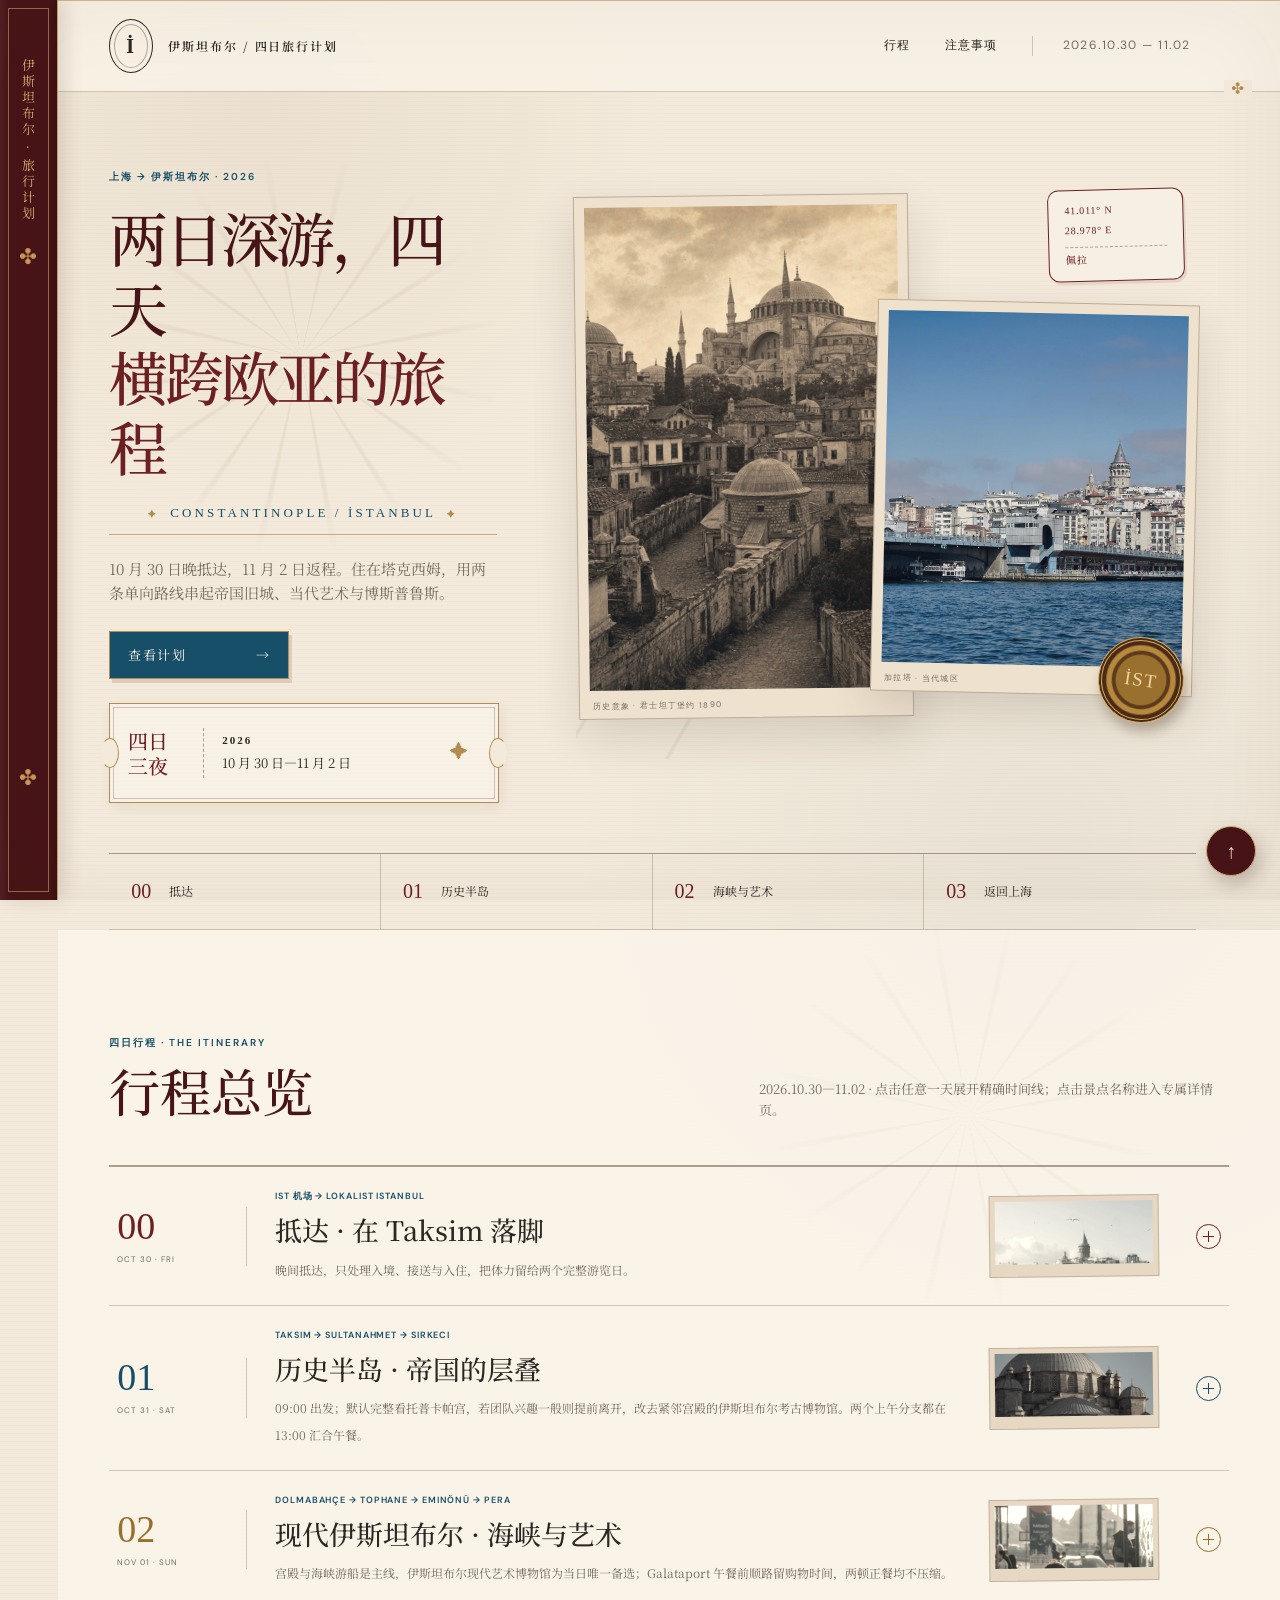
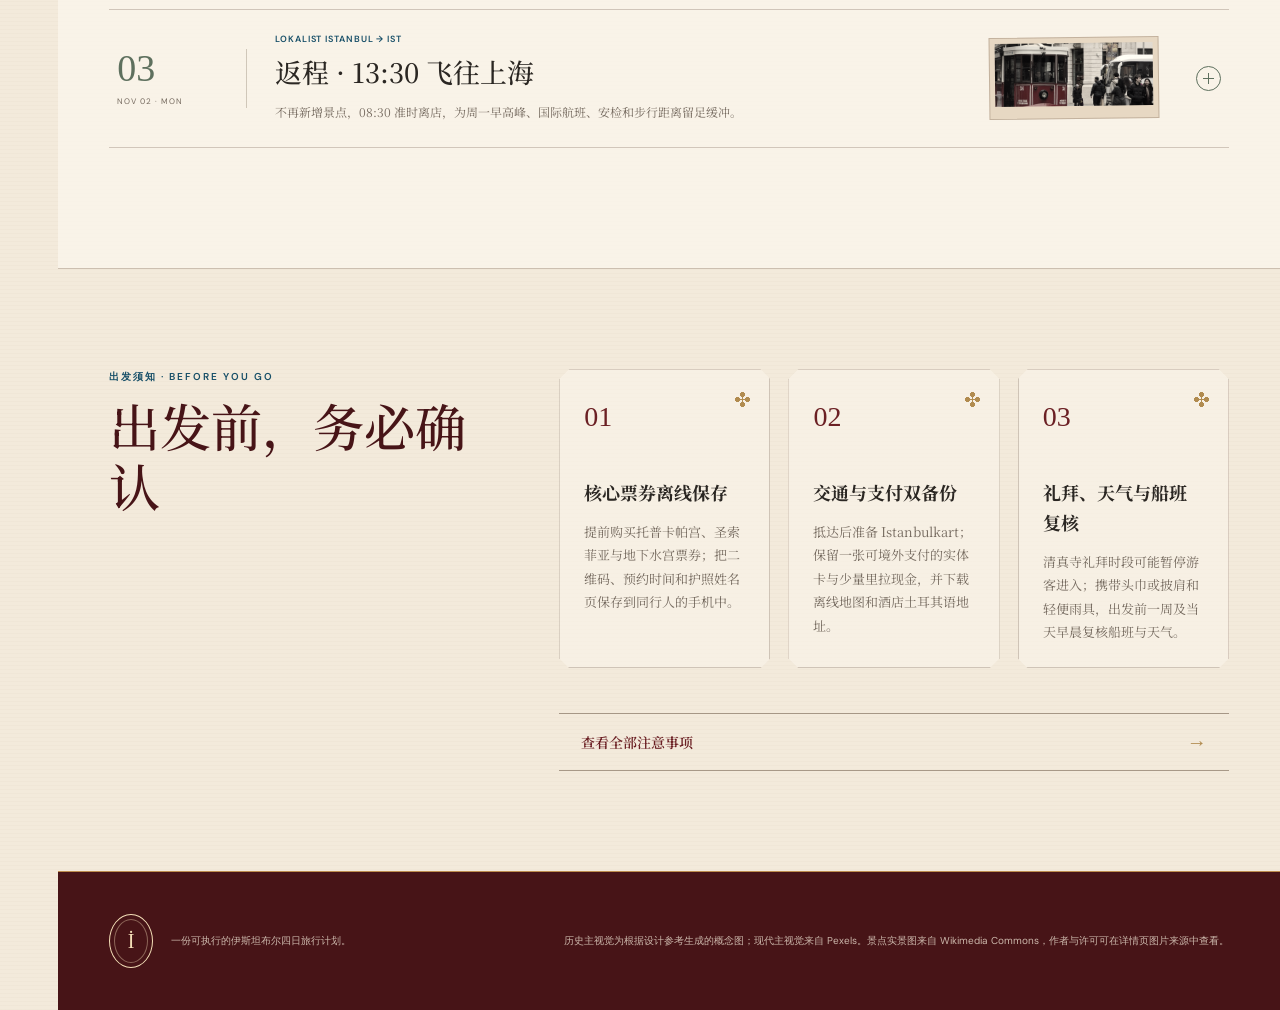
==== index.html @ 5554bb6c "完善伊斯坦布尔实用注意事项" ====
<!doctype html>
<html lang="zh-CN">
  <head>
    <meta charset="UTF-8" />
    <meta name="viewport" content="width=device-width, initial-scale=1.0" />
    <meta name="description" content="伊斯坦布尔四日旅行计划与景点指南：按天展开，查看景点费用、开放时间、拍照点与注意事项。" />
    <title>İstanbul · 四日旅行计划</title>
    <link rel="icon" href="assets/favicon.svg" type="image/svg+xml" />
    <link rel="preconnect" href="https://fonts.googleapis.com" />
    <link rel="preconnect" href="https://fonts.gstatic.com" crossorigin />
    <link href="https://fonts.googleapis.com/css2?family=DM+Sans:wght@400;500;600&family=Noto+Serif+SC:wght@400;500;600;700&display=swap" rel="stylesheet" />
    <link rel="stylesheet" href="styles.css?v=20260720-17" />
    <script src="data.js?v=20260720-14" defer></script>
    <script src="app.js?v=20260720-12" defer></script>
  </head>
  <body class="home-page" id="top">
    <div class="book-spine" aria-hidden="true">
      <span>伊斯坦布尔 · 旅行计划</span>
      <i></i>
    </div>
    <header class="site-header">
      <a class="brand" href="index.html" aria-label="返回首页">
        <span class="brand-mark">İ</span>
        <span>伊斯坦布尔 / 四日旅行计划</span>
      </a>
      <nav class="top-nav" aria-label="主要导航">
        <a href="#journey">行程</a>
        <a href="notes.html">注意事项</a>
        <span class="nav-date">2026.10.30 — 11.02</span>
      </nav>
    </header>

    <main>
      <section class="hero" aria-labelledby="hero-title">
        <div class="hero-copy">
          <p class="eyebrow">上海 → 伊斯坦布尔 · 2026</p>
          <h1 id="hero-title">两日深游，四天<br /><em>横跨欧亚的旅程</em></h1>
          <p class="hero-subtitle">CONSTANTINOPLE / İSTANBUL</p>
          <p class="hero-intro">
            10 月 30 日晚抵达，11 月 2 日返程。住在塔克西姆，用两条单向路线串起帝国旧城、当代艺术与博斯普鲁斯。
          </p>
          <a class="primary-link" href="#journey">
            查看计划
            <span aria-hidden="true">→</span>
          </a>
          <div class="trip-ticket" aria-label="行程日期">
            <strong>四日<br />三夜</strong>
            <span><b>2026</b>10 月 30 日—11 月 2 日</span>
            <i aria-hidden="true">✦</i>
          </div>
        </div>
        <div class="hero-visual">
          <figure class="hero-photo hero-photo-history">
            <img src="assets/images/istanbul-1890-hero-v2.jpg" alt="十九世纪末奥斯曼时期圣索菲亚与旧城区的历史意象" />
            <figcaption>历史意象 · 君士坦丁堡约 1890</figcaption>
          </figure>
          <figure class="hero-photo hero-photo-modern">
            <img src="assets/images/galata-skyline.jpg" alt="从博斯普鲁斯海峡眺望加拉塔与现代伊斯坦布尔" />
            <figcaption>加拉塔 · 当代城区</figcaption>
          </figure>
          <div class="coordinate-stamp" aria-hidden="true">
            <span>41.011° N</span>
            <span>28.978° E</span>
            <b>佩拉</b>
          </div>
          <div class="hero-coin" aria-hidden="true">İST</div>
        </div>
        <nav class="hero-day-strip" aria-label="行程速览">
          <a href="#day-0"><b>00</b><span>抵达</span></a>
          <a href="#day-1"><b>01</b><span>历史半岛</span></a>
          <a href="#day-2"><b>02</b><span>海峡与艺术</span></a>
          <a href="#day-3"><b>03</b><span>返回上海</span></a>
        </nav>
      </section>

      <section class="journey-section" id="journey" aria-labelledby="journey-title">
        <div class="section-heading">
          <div>
            <p class="eyebrow">四日行程 · THE ITINERARY</p>
            <h2 id="journey-title">行程总览</h2>
          </div>
          <p>2026.10.30—11.02 · 点击任意一天展开精确时间线；点击景点名称进入专属详情页。</p>
        </div>

        <div class="day-list" id="day-list"></div>
      </section>

      <section class="notes-section" id="notes">
        <div class="notes-title">
          <p class="eyebrow">出发须知 · BEFORE YOU GO</p>
          <h2>出发前，务必确认</h2>
        </div>
        <div class="notes-grid">
          <article>
            <span class="note-number">01</span>
            <h3>核心票券离线保存</h3>
            <p>提前购买托普卡帕宫、圣索菲亚与地下水宫票券；把二维码、预约时间和护照姓名页保存到同行人的手机中。</p>
          </article>
          <article>
            <span class="note-number">02</span>
            <h3>交通与支付双备份</h3>
            <p>抵达后准备 Istanbulkart；保留一张可境外支付的实体卡与少量里拉现金，并下载离线地图和酒店土耳其语地址。</p>
          </article>
          <article>
            <span class="note-number">03</span>
            <h3>礼拜、天气与船班复核</h3>
            <p>清真寺礼拜时段可能暂停游客进入；携带头巾或披肩和轻便雨具，出发前一周及当天早晨复核船班与天气。</p>
          </article>
        </div>
        <a class="notes-more" href="notes.html">
          <span>查看全部注意事项</span>
          <span aria-hidden="true">→</span>
        </a>
      </section>
    </main>

    <a class="back-to-top" href="#top" aria-label="返回页面顶部" title="返回顶部">
      <span aria-hidden="true">↑</span>
    </a>

    <footer class="site-footer">
      <div>
        <span class="brand-mark">İ</span>
        <p>一份可执行的伊斯坦布尔四日旅行计划。</p>
      </div>
      <p>历史主视觉为根据设计参考生成的概念图；现代主视觉来自 Pexels。景点实景图来自 Wikimedia Commons，作者与许可可在详情页图片来源中查看。</p>
    </footer>
  </body>
</html>
---- styles.css ----
:root {
  --ink: #2b2723;
  --muted: #766b60;
  --paper: #f3eadb;
  --paper-light: #fbf6ec;
  --paper-deep: #e7d8c3;
  --oxblood: #6b2024;
  --oxblood-dark: #471417;
  --blue: #174f68;
  --blue-soft: #6f8c99;
  --gold: #b18b4f;
  --line: rgba(80, 57, 39, .24);
  --line-strong: rgba(80, 57, 39, .46);
  --shadow: 0 18px 45px rgba(59, 38, 24, .14);
  --serif: "Noto Serif SC", "Songti SC", STSong, serif;
  --sans: "DM Sans", "PingFang SC", "Microsoft YaHei", sans-serif;
  --spine: 58px;
}

* { box-sizing: border-box; }
html { overflow-x: clip; scroll-behavior: smooth; }
body {
  margin: 0;
  padding-left: var(--spine);
  overflow-x: hidden;
  color: var(--ink);
  background:
    radial-gradient(circle at 20% 4%, rgba(139, 101, 54, .07), transparent 26rem),
    radial-gradient(circle at 82% 32%, rgba(72, 105, 113, .055), transparent 30rem),
    repeating-linear-gradient(0deg, rgba(90, 58, 31, .018) 0, rgba(90, 58, 31, .018) 1px, transparent 1px, transparent 4px),
    var(--paper);
  font-family: var(--sans);
  font-size: 16px;
  line-height: 1.65;
}

body::after {
  content: "";
  position: fixed;
  inset: 0;
  z-index: 1000;
  pointer-events: none;
  box-shadow: inset 0 0 90px rgba(86, 47, 20, .05);
}

a { color: inherit; }
img { display: block; width: 100%; }
button, input { font: inherit; }
button { color: inherit; }

.book-spine {
  position: fixed;
  inset: 0 auto 0 0;
  z-index: 100;
  width: var(--spine);
  overflow: hidden;
  border-right: 1px solid #c89b5c;
  color: #d6ae71;
  background:
    linear-gradient(90deg, rgba(255,255,255,.05), transparent 16%, transparent 84%, rgba(0,0,0,.17)),
    var(--oxblood-dark);
  box-shadow: 6px 0 18px rgba(53, 22, 17, .13);
}

.book-spine::before,
.book-spine::after {
  content: "✣";
  position: absolute;
  left: 50%;
  color: #c89958;
  font-size: 17px;
  transform: translateX(-50%);
}
.book-spine::before { top: 27%; }
.book-spine::after { bottom: 12%; }
.book-spine span {
  position: absolute;
  top: 58px;
  left: 50%;
  writing-mode: vertical-rl;
  letter-spacing: .24em;
  font-family: var(--serif);
  font-size: 13px;
  transform: translateX(-50%);
}
.book-spine i {
  position: absolute;
  inset: 8px;
  border: 1px solid rgba(216, 174, 113, .55);
}

.site-header {
  position: relative;
  z-index: 20;
  min-height: 92px;
  padding: 0 4vw;
  display: flex;
  align-items: center;
  justify-content: space-between;
  border-top: 1px solid rgba(177, 139, 79, .55);
  border-bottom: 1px solid var(--line);
  background: rgba(248, 241, 229, .9);
  backdrop-filter: blur(12px);
}

.site-header::after {
  content: "✣";
  position: absolute;
  right: 2.2vw;
  bottom: -9px;
  padding: 0 8px;
  color: var(--gold);
  background: var(--paper);
  font-size: 12px;
}

.brand {
  display: inline-flex;
  align-items: center;
  gap: 15px;
  text-decoration: none;
  font-family: var(--serif);
  font-size: 12px;
  font-weight: 600;
  letter-spacing: .16em;
}

.brand-mark {
  position: relative;
  width: 44px;
  height: 54px;
  display: inline-grid;
  flex: 0 0 auto;
  place-items: center;
  border: 1px solid var(--ink);
  border-radius: 50%;
  font-family: Georgia, serif;
  font-size: 20px;
}
.brand-mark::after {
  content: "";
  position: absolute;
  inset: 4px;
  border: 1px solid rgba(43, 39, 35, .35);
  border-radius: 50%;
}

.top-nav {
  padding-right: 3vw;
  display: flex;
  align-items: center;
  gap: 34px;
  font-size: 12px;
}
.top-nav a {
  position: relative;
  text-decoration: none;
  letter-spacing: .1em;
}
.top-nav a::after {
  content: "";
  position: absolute;
  left: 50%;
  right: 50%;
  bottom: -9px;
  height: 1px;
  background: var(--oxblood);
  transition: left .25s ease, right .25s ease;
}
.top-nav a:hover { color: var(--oxblood); }
.top-nav a:hover::after { left: 0; right: 0; }
.nav-date {
  padding-left: 30px;
  border-left: 1px solid var(--line);
  color: var(--muted);
  letter-spacing: .12em;
}

.eyebrow {
  margin: 0 0 17px;
  color: var(--blue);
  font-size: 10px;
  font-weight: 600;
  letter-spacing: .2em;
}

.hero {
  position: relative;
  min-height: calc(100svh - 92px);
  padding: clamp(52px, 6vw, 92px) 4vw 0;
  display: grid;
  grid-template-columns: minmax(390px, .84fr) minmax(620px, 1.16fr);
  grid-template-rows: 1fr auto;
  grid-template-areas:
    "copy visual"
    "strip strip";
  gap: 50px clamp(45px, 6vw, 100px);
  overflow: hidden;
}

.hero::before,
.detail-title::before,
.section-heading::before {
  content: "";
  position: absolute;
  width: 410px;
  height: 410px;
  pointer-events: none;
  opacity: .18;
  background:
    repeating-conic-gradient(from 22.5deg, transparent 0 11deg, rgba(105, 72, 42, .32) 12deg 13deg, transparent 14deg 22.5deg);
  border-radius: 50%;
  mask-image: radial-gradient(circle, #000 0 44%, transparent 70%);
}
.hero::before { left: 3vw; top: 60px; }

.hero-copy {
  position: relative;
  z-index: 4;
  grid-area: copy;
  align-self: center;
  max-width: 660px;
}
.hero h1,
.section-heading h2,
.notes-title h2,
.detail-title h1,
.content-block h2,
.aside-card h2,
.next-stop h2,
.not-found h1 {
  font-family: var(--serif);
  font-weight: 500;
  line-height: 1.18;
}
.hero h1 {
  margin: 0;
  color: var(--oxblood-dark);
  font-size: clamp(46px, 4.8vw, 76px);
  letter-spacing: -.055em;
}
.hero h1 em {
  color: var(--oxblood);
  font-style: normal;
}
.hero-subtitle {
  width: fit-content;
  margin: 22px 0 0;
  padding: 0 28px 10px;
  border-bottom: 1px solid rgba(177, 139, 79, .65);
  color: var(--blue);
  font-family: Georgia, serif;
  font-size: 13px;
  letter-spacing: .24em;
}
.hero-subtitle::before,
.hero-subtitle::after { content: "✦"; margin: 0 11px; color: var(--gold); font-size: 8px; }
.hero-intro {
  max-width: 580px;
  margin: 22px 0 25px;
  color: var(--muted);
  font-family: var(--serif);
  font-size: 15px;
}

.primary-link {
  display: inline-flex;
  align-items: center;
  justify-content: space-between;
  gap: 34px;
  min-width: 180px;
  padding: 12px 18px;
  border: 1px solid var(--gold);
  outline: 1px solid rgba(23, 79, 104, .55);
  outline-offset: -4px;
  background: var(--blue);
  color: var(--paper-light);
  text-decoration: none;
  font-family: var(--serif);
  font-size: 13px;
  letter-spacing: .12em;
  box-shadow: 3px 4px 0 rgba(71, 20, 23, .13);
  transition: transform .2s ease, background .2s ease;
}
.primary-link:hover {
  background: var(--oxblood);
  transform: translateY(-2px);
}

.trip-ticket {
  position: relative;
  width: min(410px, 100%);
  min-height: 100px;
  margin-top: 24px;
  padding: 14px 18px;
  display: grid;
  grid-template-columns: 76px 1fr 30px;
  align-items: center;
  border: 1px solid var(--gold);
  outline: 1px solid rgba(107, 32, 36, .25);
  outline-offset: -5px;
  background: rgba(251, 246, 236, .58);
  box-shadow: 3px 4px 12px rgba(75, 45, 25, .07);
}
.trip-ticket::before,
.trip-ticket::after {
  content: "";
  position: absolute;
  top: 50%;
  width: 16px;
  height: 28px;
  background: var(--paper);
  border: 1px solid var(--gold);
  border-radius: 50%;
  transform: translateY(-50%);
}
.trip-ticket::before { left: -9px; border-left-color: transparent; }
.trip-ticket::after { right: -9px; border-right-color: transparent; }
.trip-ticket strong {
  padding-right: 15px;
  border-right: 1px dashed var(--line-strong);
  color: var(--oxblood);
  font-family: var(--serif);
  font-size: 20px;
  font-weight: 500;
  line-height: 1.25;
}
.trip-ticket span {
  padding-left: 18px;
  display: grid;
  color: var(--ink);
  font-family: var(--serif);
  font-size: 13px;
}
.trip-ticket span b {
  margin-bottom: 3px;
  font-family: Georgia, serif;
  font-size: 11px;
  letter-spacing: .18em;
}
.trip-ticket i { color: var(--gold); font-style: normal; font-size: 18px; }

.hero-visual {
  position: relative;
  z-index: 2;
  grid-area: visual;
  align-self: center;
  height: min(66vh, 680px);
  min-height: 540px;
}
.hero-visual::before {
  content: "";
  position: absolute;
  inset: auto 4% 4% 0;
  height: 44%;
  opacity: .4;
  background:
    linear-gradient(120deg, transparent 0 18%, rgba(23,79,104,.18) 18.2% 18.5%, transparent 18.8% 32%, rgba(23,79,104,.16) 32.2% 32.5%, transparent 32.8%),
    radial-gradient(circle at 22% 56%, rgba(23,79,104,.22) 0 2px, transparent 3px),
    radial-gradient(circle at 67% 48%, rgba(23,79,104,.22) 0 2px, transparent 3px);
}
.hero-photo {
  position: absolute;
  margin: 0;
  padding: 10px 10px 28px;
  border: 1px solid rgba(91, 65, 42, .34);
  background: #eee2cf;
  box-shadow: var(--shadow);
}
.hero-photo img { height: 100%; object-fit: cover; }
.hero-photo figcaption {
  position: absolute;
  left: 13px;
  bottom: 6px;
  color: var(--muted);
  font-size: 8px;
  letter-spacing: .16em;
}
.hero-photo-history {
  inset: 1% auto 5% 0;
  width: 54%;
  height: 88%;
  transform: rotate(-.7deg);
}
.hero-photo-history img {
  object-position: center center;
  filter: sepia(.13) contrast(.98) brightness(1.01);
}
.hero-photo-modern {
  z-index: 2;
  top: 19%;
  right: 0;
  width: 52%;
  height: 66%;
  transform: rotate(1.2deg);
}
.hero-photo-modern img { filter: saturate(.78) contrast(.96); }
.coordinate-stamp {
  position: absolute;
  z-index: 4;
  top: 0;
  right: 2%;
  width: 136px;
  padding: 12px 16px;
  display: grid;
  gap: 3px;
  border: 1px solid var(--oxblood);
  border-radius: 11px;
  background: rgba(248, 241, 229, .88);
  color: var(--oxblood);
  font-family: Georgia, serif;
  font-size: 10px;
  letter-spacing: .08em;
  box-shadow: 2px 3px 0 rgba(107, 32, 36, .1);
  transform: rotate(-1.5deg);
}
.coordinate-stamp b {
  margin-top: 5px;
  padding-top: 4px;
  border-top: 1px dashed rgba(107, 32, 36, .4);
  font-family: var(--serif);
  font-weight: 500;
}
.hero-coin {
  position: absolute;
  z-index: 5;
  right: 2%;
  bottom: 10%;
  width: 86px;
  height: 86px;
  display: grid;
  place-items: center;
  border: 4px double #d0aa62;
  border-radius: 50%;
  background:
    radial-gradient(circle, #9a702f 0 45%, #5b391a 47% 52%, #b6893e 54% 62%, #4c2b16 64%);
  color: #f0d59d;
  font-family: Georgia, serif;
  font-size: 19px;
  letter-spacing: .08em;
  box-shadow: 4px 8px 12px rgba(55, 31, 15, .28);
  transform: rotate(8deg);
}

.hero-day-strip {
  position: relative;
  z-index: 4;
  grid-area: strip;
  display: grid;
  grid-template-columns: repeat(4, 1fr);
  border-top: 1px solid var(--line-strong);
  border-bottom: 1px solid var(--line);
}
.hero-day-strip a {
  min-height: 75px;
  padding: 14px 22px;
  display: flex;
  align-items: center;
  gap: 18px;
  border-right: 1px solid var(--line);
  text-decoration: none;
  transition: background .2s ease;
}
.hero-day-strip a:last-child { border-right: 0; }
.hero-day-strip a:hover { background: rgba(107, 32, 36, .055); }
.hero-day-strip b {
  color: var(--oxblood);
  font-family: Georgia, serif;
  font-size: 20px;
  font-weight: 400;
}
.hero-day-strip span { font-family: var(--serif); font-size: 12px; }

.journey-section {
  position: relative;
  padding: 105px 4vw 120px;
  background: rgba(251, 246, 236, .75);
}
.section-heading {
  position: relative;
  display: grid;
  grid-template-columns: 1fr 1fr;
  gap: 40px;
  align-items: end;
  margin-bottom: 45px;
}
.section-heading::before { right: 5%; top: -125px; opacity: .08; }
.section-heading > * { position: relative; z-index: 1; }
.section-heading .eyebrow,
.notes-title .eyebrow { margin-bottom: 9px; }
.section-heading h2,
.notes-title h2 {
  margin: 0;
  color: var(--oxblood-dark);
  font-size: clamp(38px, 4vw, 58px);
}
.section-heading > p {
  justify-self: end;
  max-width: 470px;
  margin: 0;
  color: var(--muted);
  font-family: var(--serif);
  font-size: 13px;
}

.day-list { border-top: 2px double var(--line-strong); }
.day-card {
  --accent: var(--oxblood);
  position: relative;
  scroll-margin-top: 20px;
  border-bottom: 1px solid var(--line);
}
.day-blue { --accent: var(--blue); }
.day-gold { --accent: #98702d; }
.day-sage { --accent: #5e705e; }
.day-summary {
  width: 100%;
  padding: 22px 8px;
  display: grid;
  grid-template-columns: 130px minmax(0, 1fr) 170px 34px;
  gap: 28px;
  align-items: center;
  border: 0;
  background: transparent;
  text-align: left;
  cursor: pointer;
}
.day-summary:hover { background: rgba(107, 32, 36, .025); }
.day-summary:hover .day-main h3 { color: var(--accent); }
.day-index {
  padding-right: 22px;
  border-right: 1px solid var(--line);
}
.day-index span {
  display: block;
  color: var(--accent);
  font-family: Georgia, serif;
  font-size: 38px;
  line-height: 1;
}
.day-index small {
  display: block;
  margin-top: 8px;
  color: var(--muted);
  font-size: 8px;
  letter-spacing: .12em;
}
.day-main > p {
  margin: 0 0 4px;
  color: var(--blue);
  font-size: 9px;
  font-weight: 600;
  letter-spacing: .1em;
  text-transform: uppercase;
}
.day-main h3 {
  margin: 0 0 4px;
  font-family: var(--serif);
  font-size: clamp(20px, 2.1vw, 29px);
  font-weight: 500;
  transition: color .2s ease;
}
.day-description { color: var(--muted); font-family: var(--serif); font-size: 12px; }
.day-image {
  width: 170px;
  height: 82px;
  padding: 5px 5px 12px;
  overflow: hidden;
  border: 1px solid var(--line);
  background: var(--paper-deep);
  transform: rotate(-.7deg);
}
.day-image img {
  height: 100%;
  object-fit: cover;
  filter: grayscale(.55) sepia(.25) saturate(.7);
  transition: transform .35s ease;
}
.day-summary:hover .day-image img { transform: scale(1.05); }
.expand-icon {
  position: relative;
  width: 25px;
  height: 25px;
  justify-self: end;
  border: 1px solid var(--accent);
  border-radius: 50%;
}
.expand-icon::before,
.expand-icon::after {
  content: "";
  position: absolute;
  background: var(--accent);
}
.expand-icon::before { width: 11px; height: 1px; left: 6px; top: 11px; }
.expand-icon::after { width: 1px; height: 11px; left: 11px; top: 6px; transition: transform .25s ease; }
.day-summary[aria-expanded="true"] .expand-icon::after { transform: rotate(90deg); }

.day-content {
  padding: 12px 42px 42px 158px;
  background:
    linear-gradient(90deg, rgba(23,79,104,.05), transparent 38%),
    rgba(255,255,255,.16);
}
.day-content[hidden] { display: none; }
.timeline {
  position: relative;
  margin: 0;
  padding: 0;
  display: grid;
  grid-template-columns: repeat(2, minmax(0, 1fr));
  column-gap: clamp(42px, 5vw, 80px);
  align-items: start;
}
.timeline-column {
  position: relative;
  min-width: 0;
  margin: 0;
  padding: 0;
  list-style: none;
}
.timeline-column::before {
  content: "";
  position: absolute;
  left: 13px;
  top: 15px;
  bottom: 29px;
  width: 1px;
  background: linear-gradient(var(--gold), rgba(177, 139, 79, .2));
}
.timeline-item {
  position: relative;
  min-width: 0;
  min-height: 78px;
  padding: 11px 0 26px 46px;
  display: grid;
  grid-template-columns: 72px minmax(0, 1fr);
  gap: 14px;
  align-items: start;
}
.check-wrap { position: absolute; z-index: 2; left: 0; top: 10px; cursor: pointer; }
.check-wrap input { position: absolute; opacity: 0; pointer-events: none; }
.check-wrap span {
  width: 27px;
  height: 27px;
  display: grid;
  place-items: center;
  border: 1px solid var(--gold);
  border-radius: 50%;
  background: var(--paper-light);
  color: var(--blue);
}
.timeline-marker svg {
  width: 14px;
  height: 14px;
  overflow: visible;
  fill: none;
  stroke: currentColor;
  stroke-width: 1.6;
  stroke-linecap: round;
  stroke-linejoin: round;
}
.marker-attraction { color: var(--oxblood) !important; }
.marker-food { color: #99522f !important; }
.marker-leisure { color: #9a742f !important; }
.marker-plane,
.marker-car,
.marker-rail,
.marker-boat,
.marker-walk { color: var(--blue) !important; }
.marker-stay { color: #5e705e !important; }
.marker-note { color: var(--oxblood) !important; }
.check-wrap input:focus-visible + span { outline: 2px solid var(--blue); outline-offset: 2px; }
.check-wrap input:checked + span { border-color: var(--oxblood); background: var(--oxblood); color: white; }
.check-wrap input:checked + .timeline-marker { color: white !important; }
.timeline-item time {
  padding-top: 3px;
  color: var(--blue);
  font-family: Georgia, serif;
  font-size: 12px;
  font-weight: 600;
  letter-spacing: .05em;
}
.timeline-item p {
  margin: 5px 0 0;
  color: var(--muted);
  font-family: var(--serif);
  font-size: 13px;
  line-height: 1.65;
}
.plain-title,
.attraction-link { font-family: var(--serif); font-size: 15.5px; font-weight: 600; }
.attraction-link {
  display: inline-flex;
  align-items: center;
  gap: 8px;
  border-bottom: 1px solid transparent;
  text-decoration: none;
}
.attraction-link span { color: var(--accent); font-family: var(--sans); font-size: 9px; }
.attraction-link:hover { border-color: var(--accent); color: var(--accent); }
.timeline-item.completed { opacity: .42; }
.timeline-item.completed .plain-title,
.timeline-item.completed .attraction-link { text-decoration: line-through; }
.timeline-item.optional {
  opacity: .4;
  filter: saturate(.45);
}
.timeline-item.optional time {
  visibility: hidden;
}
.timeline-item.optional .timeline-marker {
  border-style: dashed;
}

.notes-section {
  position: relative;
  padding: 100px 4vw;
  display: grid;
  grid-template-columns: .7fr 1.3fr;
  column-gap: 7vw;
  row-gap: 3.5vw;
  border-top: 1px solid var(--line);
}
.notes-grid { display: grid; grid-template-columns: repeat(3, 1fr); gap: 18px; }
.notes-grid article {
  position: relative;
  min-height: 260px;
  padding: 24px;
  border: 1px solid var(--line);
  background: rgba(251, 246, 236, .54);
  clip-path: polygon(10px 0, calc(100% - 10px) 0, 100% 10px, 100% calc(100% - 10px), calc(100% - 10px) 100%, 10px 100%, 0 calc(100% - 10px), 0 10px);
}
.notes-grid article::after {
  content: "✣";
  position: absolute;
  right: 18px;
  top: 18px;
  color: var(--gold);
}
.note-number { color: var(--oxblood); font-family: Georgia, serif; font-size: 28px; }
.notes-grid h3 { margin: 38px 0 12px; font-family: var(--serif); font-size: 18px; }
.notes-grid p { margin: 0; color: var(--muted); font-family: var(--serif); font-size: 13px; line-height: 1.8; }
.notes-more {
  grid-column: 2;
  min-height: 58px;
  padding: 0 22px;
  display: flex;
  align-items: center;
  justify-content: space-between;
  border-top: 1px solid var(--line-strong);
  border-bottom: 1px solid var(--line-strong);
  color: var(--oxblood);
  text-decoration: none;
  font-family: var(--serif);
  font-size: 14px;
  font-weight: 600;
  transition: color .2s ease, padding .2s ease;
}
.notes-more span:last-child { color: var(--gold); font-family: Georgia, serif; font-size: 20px; }
.notes-more:hover { padding-left: 28px; color: var(--blue); }

/* Detailed travel notes */

.icon-sprite {
  position: absolute;
  width: 0;
  height: 0;
  overflow: hidden;
  pointer-events: none;
}
.notes-page-seal svg,
.notes-toc svg,
.notes-chapter h2 svg {
  fill: none;
  stroke: currentColor;
  stroke-width: 1.7;
  stroke-linecap: round;
  stroke-linejoin: round;
}
.notes-hero {
  position: relative;
  min-height: 520px;
  padding: clamp(75px, 8vw, 125px) 8vw clamp(65px, 7vw, 105px);
  display: grid;
  grid-template-columns: minmax(0, 1.15fr) minmax(300px, .55fr);
  gap: 8vw;
  align-items: end;
  overflow: hidden;
  border-bottom: 1px solid var(--line);
}
.notes-hero::before {
  content: "";
  position: absolute;
  right: 5%;
  top: -160px;
  width: 520px;
  height: 520px;
  pointer-events: none;
  opacity: .12;
  background:
    repeating-conic-gradient(from 22.5deg, transparent 0 11deg, rgba(105, 72, 42, .32) 12deg 13deg, transparent 14deg 22.5deg);
  border-radius: 50%;
  mask-image: radial-gradient(circle, #000 0 44%, transparent 70%);
}
.notes-hero-copy,
.notes-hero-summary { position: relative; z-index: 1; }
.notes-hero h1 {
  max-width: 780px;
  margin: 0;
  color: var(--oxblood-dark);
  font-family: var(--serif);
  font-size: clamp(50px, 6vw, 88px);
  font-weight: 500;
  letter-spacing: -.07em;
  line-height: 1.2;
}
.notes-hero-copy > p:last-child {
  max-width: 720px;
  margin: 25px 0 0;
  color: var(--muted);
  font-family: var(--serif);
  font-size: 15px;
  line-height: 1.9;
}
.notes-hero-summary {
  padding: 30px 0 8px 38px;
  border-left: 1px solid var(--line-strong);
}
.notes-page-seal {
  width: 94px;
  height: 94px;
  margin-bottom: 28px;
  display: grid;
  place-items: center;
  align-content: center;
  border: 5px double #d0aa70;
  border-radius: 50%;
  background: var(--oxblood);
  color: #f3dfb8;
  box-shadow: 4px 7px 14px rgba(62, 18, 20, .2);
  transform: rotate(4deg);
}
.notes-page-seal svg {
  width: 43px;
  height: 43px;
}
.notes-page-seal span { font-family: Georgia, serif; font-size: 34px; line-height: 1; }
.notes-page-seal small { margin-top: 6px; font-size: 8px; letter-spacing: .15em; }
.notes-hero-summary strong { display: block; font-family: var(--serif); font-size: 18px; }
.notes-hero-summary p { margin: 10px 0 0; color: var(--muted); font-family: var(--serif); font-size: 12px; line-height: 1.8; }

.notes-priority,
.notes-guide,
.notes-final-check {
  padding: 90px 4vw;
}
.notes-priority {
  border-bottom: 1px solid var(--line);
  background: rgba(251, 246, 236, .42);
}
.notes-section-heading {
  margin-bottom: 38px;
  display: grid;
  grid-template-columns: minmax(0, 1fr) minmax(280px, .55fr);
  align-items: end;
  gap: 50px;
}
.notes-section-heading h2 {
  margin: 0;
  color: var(--oxblood-dark);
  font-family: var(--serif);
  font-size: clamp(36px, 4vw, 58px);
  font-weight: 500;
  letter-spacing: -.05em;
}
.notes-section-heading > p {
  max-width: 540px;
  margin: 0;
  justify-self: end;
  color: var(--muted);
  font-family: var(--serif);
  font-size: 12px;
  line-height: 1.85;
}
.notes-priority-grid {
  display: grid;
  grid-template-columns: repeat(3, minmax(0, 1fr));
  gap: 18px;
}
.notes-priority-grid article {
  position: relative;
  min-height: 250px;
  padding: 27px;
  border: 1px solid var(--line);
  background: rgba(251, 246, 236, .63);
  clip-path: polygon(10px 0, calc(100% - 10px) 0, 100% 10px, 100% calc(100% - 10px), calc(100% - 10px) 100%, 10px 100%, 0 calc(100% - 10px), 0 10px);
}
.notes-priority-grid article::after {
  content: "✣";
  position: absolute;
  right: 20px;
  top: 20px;
  color: var(--gold);
}
.notes-priority-grid article > div {
  display: flex;
  align-items: center;
  gap: 14px;
  color: var(--oxblood);
}
.notes-priority-grid article > div span { font-family: Georgia, serif; font-size: 27px; }
.notes-priority-grid article > div small { font-size: 9px; letter-spacing: .1em; }
.notes-priority-grid h3 {
  margin: 42px 0 12px;
  font-family: var(--serif);
  font-size: 19px;
}
.notes-priority-grid p {
  margin: 0;
  color: var(--muted);
  font-family: var(--serif);
  font-size: 13px;
  line-height: 1.8;
}

.notes-guide {
  background: rgba(243, 234, 219, .28);
}
.notes-guide-layout {
  display: grid;
  grid-template-columns: minmax(270px, .34fr) minmax(0, 1fr);
  gap: 5vw;
  align-items: start;
}
.notes-toc {
  position: sticky;
  top: 24px;
  border-top: 1px solid var(--line-strong);
}
.notes-toc a {
  min-height: 56px;
  padding: 0 7px;
  display: grid;
  grid-template-columns: 32px 28px minmax(0, 1fr);
  align-items: center;
  gap: 10px;
  border-bottom: 1px solid var(--line);
  color: var(--muted);
  text-decoration: none;
  font-family: var(--serif);
  font-size: 12px;
  transition: color .2s ease, padding .2s ease, background .2s ease;
}
.notes-toc a:hover {
  padding-left: 12px;
  color: var(--oxblood);
  background: rgba(251, 246, 236, .52);
}
.notes-toc span { color: var(--oxblood); font-family: Georgia, serif; font-size: 13px; }
.notes-toc svg {
  width: 22px;
  height: 22px;
  color: var(--gold);
}
.notes-toc b { font-weight: 500; }
.notes-chapters { min-width: 0; }
.notes-chapter {
  scroll-margin-top: 24px;
  margin-bottom: 72px;
  border-top: 1px solid var(--line-strong);
}
.notes-chapter:last-child { margin-bottom: 0; }
.notes-chapter > header {
  min-height: 110px;
  padding: 25px 10px;
  display: grid;
  grid-template-columns: 64px minmax(0, 1fr);
  gap: 22px;
  align-items: center;
  border-bottom: 1px solid var(--line);
}
.notes-chapter > header > span {
  color: var(--oxblood);
  font-family: Georgia, serif;
  font-size: 34px;
}
.notes-chapter > header p {
  margin: 0 0 4px;
  color: var(--blue);
  font-size: 9px;
  font-weight: 600;
  letter-spacing: .18em;
}
.notes-chapter > header h2 {
  margin: 0;
  display: flex;
  align-items: center;
  gap: 11px;
  font-family: var(--serif);
  font-size: 28px;
  font-weight: 500;
}
.notes-chapter > header h2 svg {
  width: 27px;
  height: 27px;
  flex: 0 0 auto;
  color: var(--gold);
}
.notes-chapter > article {
  padding: 27px 10px;
  display: grid;
  grid-template-columns: minmax(0, 1fr) minmax(210px, .42fr);
  gap: 35px;
  border-bottom: 1px solid var(--line);
}
.notes-chapter h3 {
  margin: 0 0 9px;
  font-family: var(--serif);
  font-size: 16px;
}
.notes-chapter article p {
  margin: 0;
  color: var(--muted);
  font-family: var(--serif);
  font-size: 12.5px;
  line-height: 1.85;
}
.notes-inline-links {
  margin-top: 12px;
  display: flex;
  flex-wrap: wrap;
  gap: 7px 18px;
}
.notes-inline-links a {
  color: var(--blue);
  font-family: var(--sans);
  font-size: 10px;
  font-weight: 600;
  line-height: 1.5;
  text-decoration: none;
}
.notes-inline-links a:hover { color: var(--oxblood); }
.notes-chapter aside {
  padding-left: 24px;
  align-self: center;
  border-left: 1px solid var(--line);
}
.notes-chapter aside strong {
  display: block;
  color: var(--blue);
  font-family: var(--serif);
  font-size: 12px;
}
.notes-chapter aside span {
  display: block;
  margin-top: 5px;
  color: var(--muted);
  font-family: var(--serif);
  font-size: 10px;
  line-height: 1.65;
}

.notes-toolkit {
  padding: 95px 4vw;
  border-top: 1px solid var(--line);
  background: rgba(251, 246, 236, .58);
}
.official-links {
  display: grid;
  grid-template-columns: repeat(3, minmax(0, 1fr));
  gap: 16px;
}
.official-links > a {
  min-height: 235px;
  padding: 26px;
  display: flex;
  flex-direction: column;
  border: 1px solid var(--line);
  background: rgba(243, 234, 219, .5);
  color: inherit;
  text-decoration: none;
  transition: border-color .2s ease, background .2s ease, transform .2s ease;
}
.official-links > a:hover {
  border-color: var(--gold);
  background: rgba(251, 246, 236, .88);
  transform: translateY(-3px);
}
.official-links span {
  color: var(--oxblood);
  font-size: 9px;
  font-weight: 600;
  letter-spacing: .11em;
}
.official-links strong {
  display: block;
  margin-top: 30px;
  font-family: var(--serif);
  font-size: 17px;
  line-height: 1.55;
}
.official-links p {
  margin: 10px 0 23px;
  color: var(--muted);
  font-family: var(--serif);
  font-size: 11.5px;
  line-height: 1.75;
}
.official-links small {
  margin-top: auto;
  color: var(--blue);
  font-size: 9px;
  font-weight: 600;
}
.emergency-board {
  margin-top: 70px;
  display: grid;
  grid-template-columns: minmax(300px, .45fr) minmax(0, 1fr);
  border: 1px solid #a77842;
  background: var(--oxblood-dark);
  color: #f7ead4;
}
.emergency-intro {
  padding: 42px;
  border-right: 1px solid rgba(247, 234, 212, .22);
}
.emergency-intro .eyebrow { color: #d9ad70; }
.emergency-intro h2 {
  margin: 0;
  font-family: var(--serif);
  font-size: clamp(29px, 3.2vw, 45px);
  font-weight: 500;
  line-height: 1.35;
}
.emergency-intro > p:last-child {
  margin: 25px 0 0;
  color: rgba(247, 234, 212, .68);
  font-family: var(--serif);
  font-size: 12px;
  line-height: 1.9;
}
.emergency-list {
  display: grid;
  grid-template-columns: 1fr 1fr;
}
.emergency-list article {
  position: relative;
  min-width: 0;
  padding: 31px;
  border-right: 1px solid rgba(247, 234, 212, .18);
  border-bottom: 1px solid rgba(247, 234, 212, .18);
}
.emergency-list article:nth-child(even) { border-right: 0; }
.emergency-list article:nth-last-child(-n+2) { border-bottom: 0; }
.emergency-order {
  position: absolute;
  top: 25px;
  right: 26px;
  width: 31px;
  height: 31px;
  display: grid;
  place-items: center;
  border: 1px solid rgba(242, 201, 142, .58);
  border-radius: 50%;
  color: #f2c98e;
  font-family: Georgia, var(--serif);
  font-size: 14px;
  font-weight: 400;
}
.emergency-list article > span {
  color: #d9ad70;
  font-size: 8px;
  font-weight: 600;
  letter-spacing: .13em;
}
.emergency-list h3 {
  margin: 16px 0 10px;
  color: #fff5e5;
  font-family: Georgia, var(--serif);
  font-size: clamp(21px, 2vw, 29px);
  font-weight: 400;
  overflow-wrap: anywhere;
}
.emergency-list p {
  margin: 0 0 22px;
  color: rgba(247, 234, 212, .68);
  font-family: var(--serif);
  font-size: 10.5px;
  line-height: 1.75;
}
.emergency-list a {
  color: #f2c98e;
  font-family: var(--serif);
  font-size: 10px;
  font-weight: 600;
  text-decoration-color: rgba(242, 201, 142, .45);
  text-underline-offset: 5px;
}
.emergency-actions {
  display: flex;
  flex-wrap: wrap;
  gap: 12px 18px;
}
.consular-addresses {
  margin-top: 18px;
  display: grid;
  grid-template-columns: 1fr 1fr;
  gap: 18px;
}
.consular-addresses article {
  padding: 30px;
  border: 1px solid var(--line);
  background: rgba(243, 234, 219, .48);
}
.consular-addresses article > div:first-child {
  display: flex;
  align-items: baseline;
  justify-content: space-between;
  gap: 20px;
}
.consular-addresses article > div:first-child span {
  color: var(--oxblood);
  font-size: 8px;
  font-weight: 600;
  letter-spacing: .12em;
}
.consular-addresses h3 {
  margin: 0;
  font-family: var(--serif);
  font-size: 18px;
}
.consular-addresses address {
  margin: 0;
  color: var(--ink);
  font-family: Georgia, var(--serif);
  font-size: 12px;
  font-style: normal;
  line-height: 1.8;
}
.consular-addresses dl {
  margin: 25px 0 22px;
}
.consular-addresses dl > div {
  padding: 9px 0;
  display: grid;
  grid-template-columns: 74px minmax(0, 1fr);
  gap: 15px;
  border-bottom: 1px solid rgba(108, 91, 72, .13);
}
.consular-addresses dl > div:last-child { border-bottom: 0; }
.consular-addresses dt {
  color: var(--oxblood);
  font-size: 9px;
  font-weight: 600;
  letter-spacing: .08em;
}
.consular-addresses dd {
  min-width: 0;
  margin: 0;
  color: var(--ink);
  font-family: var(--serif);
  font-size: 11px;
  line-height: 1.75;
  overflow-wrap: anywhere;
}
.consular-addresses article > div:last-child {
  display: flex;
  flex-wrap: wrap;
  gap: 12px 24px;
  padding-top: 18px;
  border-top: 1px solid var(--line);
}
.consular-addresses a {
  color: var(--blue);
  font-family: var(--serif);
  font-size: 10px;
  font-weight: 600;
  text-decoration: none;
}

.phrasebook {
  margin-top: 72px;
  padding-top: 65px;
  border-top: 1px solid var(--line-strong);
}
.phrasebook-heading {
  display: grid;
  grid-template-columns: minmax(0, 1fr) minmax(300px, .58fr);
  align-items: end;
  gap: 45px;
  margin-bottom: 32px;
}
.phrasebook-heading .eyebrow {
  grid-column: 1;
  margin-bottom: 0;
}
.phrasebook-heading h2 {
  grid-column: 1;
  margin: 8px 0 0;
  color: var(--oxblood-dark);
  font-family: var(--serif);
  font-size: clamp(34px, 4vw, 55px);
  font-weight: 500;
}
.phrasebook-heading > p:last-child {
  grid-column: 2;
  grid-row: 1 / span 2;
  margin: 0;
  color: var(--muted);
  font-family: var(--serif);
  font-size: 11.5px;
  line-height: 1.85;
}
.phrase-grid {
  display: grid;
  grid-template-columns: repeat(2, minmax(0, 1fr));
  border-top: 1px solid var(--line-strong);
}
.phrase-grid article {
  min-height: 148px;
  padding: 24px 25px;
  border-right: 1px solid var(--line);
  border-bottom: 1px solid var(--line);
}
.phrase-grid article:nth-child(even) { border-right: 0; }
.phrase-grid span {
  color: var(--oxblood);
  font-size: 8px;
  font-weight: 600;
  letter-spacing: .11em;
}
.phrase-grid strong {
  display: block;
  margin: 18px 0 7px;
  color: var(--blue);
  font-family: Georgia, var(--serif);
  font-size: 16px;
  font-weight: 400;
  line-height: 1.55;
}
.phrase-grid p {
  margin: 0;
  color: var(--muted);
  font-family: var(--serif);
  font-size: 11px;
  line-height: 1.7;
}

.notes-final-check {
  border-top: 1px solid var(--line);
  background: rgba(251, 246, 236, .55);
}
.notes-final-check ol {
  margin: 0;
  padding: 0;
  display: grid;
  grid-template-columns: repeat(3, minmax(0, 1fr));
  border-top: 1px solid var(--line-strong);
  border-bottom: 1px solid var(--line-strong);
  list-style: none;
}
.notes-final-check li {
  min-height: 180px;
  padding: 28px;
  display: grid;
  grid-template-columns: 82px 1fr;
  gap: 20px;
  border-right: 1px solid var(--line);
}
.notes-final-check li:last-child { border-right: 0; }
.notes-final-check li > span {
  color: var(--oxblood);
  font-family: Georgia, serif;
  font-size: 10px;
  letter-spacing: .08em;
}
.notes-final-check strong { display: block; font-family: var(--serif); font-size: 16px; }
.notes-final-check li p { margin: 9px 0 0; color: var(--muted); font-family: var(--serif); font-size: 11px; line-height: 1.75; }
.notes-return {
  padding: 88px 4vw 100px;
  text-align: center;
}
.notes-return h2 {
  margin: 0 0 28px;
  color: var(--oxblood-dark);
  font-family: var(--serif);
  font-size: clamp(34px, 4vw, 54px);
  font-weight: 500;
}
.notes-return .primary-link { margin: 0 auto; }

.site-footer {
  padding: 42px 4vw;
  display: flex;
  justify-content: space-between;
  align-items: center;
  gap: 60px;
  border-top: 1px solid #bd8d4e;
  background: var(--oxblood-dark);
  color: rgba(255, 246, 228, .72);
  font-size: 10px;
}
.site-footer > div { display: flex; align-items: center; gap: 18px; }
.site-footer .brand-mark { color: #f4dfb8; border-color: #f4dfb8; }
.site-footer .brand-mark::after { border-color: rgba(244, 223, 184, .4); }
.site-footer p { margin: 0; max-width: 680px; }

/* Attraction detail */

.back-link {
  display: inline-flex;
  min-height: 40px;
  padding: 0 15px;
  gap: 9px;
  align-items: center;
  border: 1px solid #d0aa70;
  background: var(--blue);
  color: var(--paper-light);
  box-shadow: 3px 5px 12px rgba(23, 79, 104, .16);
  text-decoration: none;
  font-family: var(--serif);
  font-size: 12.5px;
  font-weight: 600;
  letter-spacing: .04em;
  transition: background .2s ease, transform .2s ease, color .2s ease;
}
.back-link span { color: #f3dfb8; font-family: Georgia, serif; font-size: 15px; }
.back-link:hover {
  background: var(--oxblood);
  color: var(--paper-light);
  transform: translateX(-2px);
}

.detail-hero {
  min-height: calc(100svh - 92px);
  padding: clamp(35px, 4vw, 65px) 4vw;
  display: grid;
  grid-template-columns: minmax(520px, 1.08fr) minmax(470px, .92fr);
  gap: clamp(45px, 6vw, 96px);
  align-items: center;
  border-bottom: 1px solid var(--line);
}
.detail-image-wrap {
  position: relative;
  height: min(72vh, 720px);
  min-height: 590px;
  padding: 13px 13px 35px;
  overflow: visible;
  border: 1px solid var(--line-strong);
  background: #eadcca;
  box-shadow: var(--shadow);
  transform: rotate(-.5deg);
}
.detail-image-wrap::before {
  content: "No. 1890 · IST";
  position: absolute;
  left: 16px;
  bottom: 9px;
  color: var(--oxblood);
  font-family: Georgia, serif;
  font-size: 9px;
  letter-spacing: .08em;
}
.detail-image-wrap picture { display: block; width: 100%; height: 100%; overflow: hidden; }
.detail-image-wrap img {
  height: 100%;
  object-fit: cover;
  filter: saturate(.74) sepia(.1) contrast(.98);
  transition: transform .7s ease;
}
.detail-image-wrap:hover img { transform: scale(1.015); }
.image-credit {
  position: absolute;
  right: 14px;
  bottom: 8px;
  max-width: 56%;
  overflow: hidden;
  color: var(--muted);
  font-size: 8px;
  letter-spacing: .06em;
  text-decoration: none;
  text-overflow: ellipsis;
  white-space: nowrap;
}
.image-credit:hover { color: var(--oxblood); }
.mobile-image-credit { display: none; }

.detail-title {
  position: relative;
  padding: 25px 0 20px;
  overflow: hidden;
}
.detail-title::before { right: -8%; top: -90px; opacity: .13; }
.detail-title > * { position: relative; z-index: 1; }
.detail-title > .eyebrow {
  width: fit-content;
  margin-bottom: 13px;
  padding: 6px 16px;
  border: 1px solid rgba(177,139,79,.65);
  color: var(--oxblood);
  clip-path: polygon(8px 0, calc(100% - 8px) 0, 100% 8px, 100% calc(100% - 8px), calc(100% - 8px) 100%, 8px 100%, 0 calc(100% - 8px), 0 8px);
}
.detail-district {
  margin: 0 0 13px;
  color: var(--muted);
  font-family: var(--serif);
  font-size: 10px;
  letter-spacing: .1em;
  text-transform: uppercase;
}
.detail-title h1 {
  max-width: 720px;
  margin: 0;
  color: var(--oxblood-dark);
  font-size: clamp(47px, 5.1vw, 78px);
  letter-spacing: -.055em;
}
.local-name {
  width: fit-content;
  margin: 7px 0 22px;
  padding: 0 30px 9px;
  border-bottom: 1px solid rgba(177,139,79,.65);
  color: var(--blue);
  font-family: Georgia, serif;
  font-size: 17px;
  font-style: italic;
}
.detail-intro {
  max-width: 630px;
  margin: 0;
  color: var(--muted);
  font-family: var(--serif);
  font-size: 13px;
  line-height: 1.9;
}
.detail-actions {
  margin-top: 25px;
  display: flex;
  align-items: center;
  gap: 28px;
}
.detail-actions .primary-link {
  min-width: 145px;
  padding: 9px 15px;
  background: transparent;
  color: var(--ink);
  box-shadow: none;
}
.detail-actions .primary-link:hover { background: var(--blue); color: white; }
.text-link {
  padding: 9px 0;
  border-bottom: 1px solid var(--line-strong);
  color: var(--ink);
  font-size: 11px;
  text-decoration: none;
}
.text-link:hover { color: var(--oxblood); border-color: var(--oxblood); }
.day-seal {
  position: absolute;
  z-index: 4;
  right: 0;
  top: 8%;
  width: 80px;
  height: 80px;
  display: flex;
  flex-direction: column;
  align-items: center;
  justify-content: center;
  border: 5px double #d0aa70;
  border-radius: 50%;
  background: var(--oxblood);
  color: #f3dfb8;
  box-shadow: 3px 6px 12px rgba(62, 18, 20, .24);
  transform: rotate(6deg);
}
.day-seal span { font-family: Georgia, serif; font-size: 8px; letter-spacing: .14em; }
.day-seal strong { font-family: Georgia, serif; font-size: 25px; font-weight: 400; line-height: 1.1; }

.desktop-quick-info { display: block; margin-top: 27px; }
.hero-facts {
  display: grid;
  grid-template-columns: 1fr 1fr;
  column-gap: 25px;
}
.hero-facts article {
  min-width: 0;
  min-height: 92px;
  padding: 15px 0 14px;
  display: grid;
  grid-template-columns: 30px minmax(0, 1fr);
  gap: 12px;
  border-top: 1px solid var(--line);
}
.hero-facts .fact-index {
  padding-top: 3px;
  color: var(--oxblood);
  font-family: Georgia, serif;
  font-size: 10px;
}
.fact-label {
  display: block;
  margin-bottom: 6px;
  color: var(--oxblood);
  font-size: 10px;
  font-weight: 600;
  letter-spacing: .15em;
}
.fact-value {
  display: block;
  font-family: var(--serif);
  font-size: 13px;
  line-height: 1.65;
}
.fee-equivalent {
  display: block;
  margin-top: 5px;
  color: var(--blue);
  font-family: var(--serif);
  font-size: 11.5px;
  font-weight: 600;
  line-height: 1.55;
}
.route-card {
  position: relative;
  padding: 17px 18px;
  display: grid;
  grid-template-columns: minmax(0, 1fr) auto;
  gap: 20px;
  align-items: center;
  border: 1px solid rgba(23,79,104,.36);
  background: rgba(244, 238, 226, .56);
}
.route-card::before {
  content: "◉";
  position: absolute;
  left: -12px;
  top: -12px;
  color: var(--blue);
  font-size: 20px;
}
.desktop-quick-info .route-card { margin-top: 8px; }
.route-label {
  display: block;
  margin-bottom: 6px;
  color: var(--blue);
  font-size: 10px;
  font-weight: 600;
  letter-spacing: .15em;
}
.route-card strong { display: block; font-family: var(--serif); font-size: 14px; }
.route-card p { margin: 5px 0 0; color: var(--muted); font-family: var(--serif); font-size: 12px; }
.route-card a {
  display: inline-flex;
  gap: 7px;
  white-space: nowrap;
  color: var(--blue);
  font-size: 11px;
  font-weight: 600;
  text-decoration: none;
}
.route-card a:hover { color: var(--oxblood); }
.mobile-quick-info,
.mobile-route-card { display: none; }

.facts-strip {
  grid-template-columns: repeat(4, 1fr);
  border-bottom: 1px solid var(--line);
  background: var(--paper-light);
}
.facts-strip article {
  min-height: 130px;
  padding: 25px 3vw;
  border-right: 1px solid var(--line);
}
.facts-strip article:last-child { border-right: 0; }
.facts-strip .fact-index { display: none; }

.detail-body {
  padding: 95px 4vw;
  display: grid;
  grid-template-columns: minmax(0, 1.45fr) minmax(300px, .55fr);
  gap: 5vw;
  background: rgba(251, 246, 236, .75);
}
.content-block h2,
.aside-card h2 {
  margin: 0 0 30px;
  color: var(--oxblood-dark);
  font-size: clamp(34px, 3.5vw, 52px);
}
.highlight-accordion {
  border: 1px solid var(--line-strong);
  background: rgba(255,255,255,.15);
}
.highlight-item { border-bottom: 1px solid var(--line); }
.highlight-item:last-child { border-bottom: 0; }
.highlight-trigger {
  width: 100%;
  min-height: 68px;
  padding: 0 16px;
  display: grid;
  grid-template-columns: 62px 1fr 26px;
  align-items: center;
  border: 0;
  background: transparent;
  text-align: left;
  cursor: pointer;
}
.highlight-trigger:hover { background: rgba(107, 32, 36, .035); }
.highlight-trigger:hover .highlight-title { color: var(--oxblood); }
.highlight-number {
  color: var(--oxblood);
  font-family: Georgia, serif;
  font-size: 24px;
}
.highlight-title { font-family: var(--serif); font-size: 16px; transition: color .2s ease; }
.highlight-toggle { position: relative; width: 18px; height: 18px; justify-self: end; }
.highlight-toggle::before,
.highlight-toggle::after { content: ""; position: absolute; background: var(--ink); }
.highlight-toggle::before { width: 18px; height: 1px; left: 0; top: 8px; }
.highlight-toggle::after { width: 1px; height: 18px; left: 8px; top: 0; transition: transform .2s ease; }
.highlight-trigger[aria-expanded="true"] .highlight-toggle::after { transform: rotate(90deg); }
.highlight-panel {
  padding: 0 16px 16px;
  display: grid;
  grid-template-columns: minmax(300px, 1.05fr) minmax(300px, .95fr);
  align-items: stretch;
}
.highlight-panel[hidden] { display: none; }
.highlight-image {
  position: relative;
  min-height: 330px;
  overflow: hidden;
  border: 1px solid var(--line);
  background: var(--paper-deep);
}
.highlight-image img {
  height: 100%;
  object-fit: cover;
  filter: saturate(.82) contrast(.98);
  transition: transform .45s ease;
}
.highlight-panel:hover .highlight-image img { transform: scale(1.02); }
.media-source {
  position: absolute;
  z-index: 2;
  right: 10px;
  bottom: 10px;
  padding: 5px 8px;
  border: 1px solid rgba(255,255,255,.35);
  background: rgba(45, 39, 33, .8);
  color: white;
  font-size: 8px;
  letter-spacing: .07em;
  text-decoration: none;
}
.media-source:hover { background: var(--oxblood); }
.highlight-copy {
  padding: 28px 30px;
  display: flex;
  flex-direction: column;
  justify-content: space-between;
  border: 1px solid var(--line);
  border-left: 0;
  background: rgba(243, 234, 219, .78);
}
.highlight-copy p { margin: 0; font-family: var(--serif); font-size: 12px; }
.copy-label {
  margin-bottom: 9px !important;
  color: var(--oxblood);
  font-size: 9px !important;
  font-weight: 600;
  letter-spacing: .14em;
}
.highlight-history { color: var(--ink); }
.highlight-look {
  margin-top: 26px;
  padding-top: 17px;
  border-top: 1px dashed var(--line-strong);
  color: var(--muted);
}

blockquote {
  position: relative;
  margin: 70px 0;
  padding: 35px 55px;
  border: 1px solid var(--line);
  background: rgba(231, 216, 195, .36);
  color: var(--oxblood);
  font-family: var(--serif);
  font-size: clamp(22px, 2.5vw, 34px);
  line-height: 1.6;
  text-align: center;
}
blockquote::before,
blockquote::after {
  position: absolute;
  color: var(--gold);
  font-family: Georgia, serif;
  font-size: 48px;
  line-height: 1;
}
blockquote::before { content: "“"; left: 20px; top: 18px; }
blockquote::after { content: "”"; right: 20px; bottom: 4px; }

.photo-spots {
  display: grid;
  grid-template-columns: repeat(3, minmax(0, 1fr));
  gap: 16px;
}
.photo-spots-2 { grid-template-columns: repeat(2, minmax(0, 1fr)); }
.photo-spots article {
  min-width: 0;
  overflow: hidden;
  border: 1px solid var(--line);
  background: rgba(243, 234, 219, .6);
  transition: transform .25s ease, box-shadow .25s ease;
}
.photo-spots article:hover {
  transform: translateY(-4px);
  box-shadow: 0 12px 22px rgba(66, 41, 23, .1);
}
.spot-image { position: relative; height: 210px; overflow: hidden; background: var(--paper-deep); }
.spot-image img { height: 100%; object-fit: cover; filter: saturate(.8) contrast(.98); transition: transform .35s ease; }
.photo-spots article:hover .spot-image img { transform: scale(1.035); }
.spot-image > span:not(.media-source) {
  position: absolute;
  left: 10px;
  bottom: 10px;
  padding: 4px 7px;
  background: rgba(43,39,35,.8);
  color: white;
  font-size: 7px;
  letter-spacing: .09em;
}
.spot-copy { position: relative; padding: 20px 19px 23px; }
.spot-number {
  position: absolute;
  right: 15px;
  top: -18px;
  width: 36px;
  height: 36px;
  display: grid;
  place-items: center;
  border: 2px double var(--gold);
  border-radius: 50%;
  background: var(--oxblood);
  color: #f5dfb7;
  font-family: Georgia, serif;
  font-size: 11px;
}
.photo-spots h3 { margin: 0 0 11px; padding-right: 25px; font-family: var(--serif); font-size: 15px; }
.photo-spots p { margin: 0; color: var(--muted); font-family: var(--serif); font-size: 11px; }

.detail-aside {
  position: sticky;
  top: 25px;
  align-self: start;
}
.aside-card {
  position: relative;
  padding: 30px;
  border: 1px solid var(--line-strong);
  outline: 1px solid rgba(177,139,79,.4);
  outline-offset: -7px;
  background: rgba(248, 241, 229, .72);
}
.aside-card::after {
  content: "İSTANBUL";
  position: absolute;
  right: 22px;
  top: 25px;
  width: 56px;
  height: 56px;
  display: grid;
  place-items: center;
  border: 1px solid rgba(107, 32, 36, .42);
  border-radius: 50%;
  color: rgba(107, 32, 36, .5);
  font-family: Georgia, serif;
  font-size: 7px;
  letter-spacing: .08em;
  transform: rotate(10deg);
}
.aside-card h2 { max-width: 70%; margin-bottom: 22px; font-size: 28px; }
.aside-card ul { margin: 0; padding: 0; list-style: none; }
.aside-card li {
  position: relative;
  padding: 13px 0 13px 24px;
  border-top: 1px dashed var(--line);
  color: var(--muted);
  font-family: var(--serif);
  font-size: 12px;
}
.aside-card li::before { content: "✣"; position: absolute; left: 2px; color: var(--oxblood); font-size: 9px; }
.data-note { margin: 17px 7px 0; color: var(--muted); font-size: 10px; line-height: 1.7; }

.next-stop {
  padding: 90px 4vw;
  border-top: 1px solid var(--line);
  text-align: center;
}
.next-stop h2 { margin: 0 0 28px; color: var(--oxblood-dark); font-size: clamp(34px, 4vw, 54px); }
.next-actions {
  display: flex;
  align-items: center;
  justify-content: center;
  gap: 30px;
}
.next-back { font-family: var(--serif); font-size: 12px; }
.compact-footer { justify-content: center; }
.not-found { min-height: 72vh; padding: 12vw 5vw; text-align: center; }
.not-found h1 { margin: 0; color: var(--oxblood); font-size: clamp(42px, 7vw, 80px); }
.not-found > p:not(.eyebrow) { color: var(--muted); }

.back-to-top {
  position: fixed;
  z-index: 90;
  right: 24px;
  bottom: 24px;
  width: 50px;
  height: 50px;
  display: grid;
  place-items: center;
  border: 1px solid #d0aa70;
  outline: 1px solid rgba(71, 20, 23, .45);
  outline-offset: -5px;
  border-radius: 50%;
  background: var(--oxblood-dark);
  color: #f3dfb8;
  text-decoration: none;
  font-family: Georgia, serif;
  font-size: 20px;
  box-shadow: 4px 8px 18px rgba(55, 31, 15, .24);
  transition: transform .2s ease, background .2s ease;
}
.back-to-top:hover {
  background: var(--blue);
  transform: translateY(-3px);
}
/* Itinerary stop detail */

.stop-hero {
  position: relative;
  min-height: 440px;
  padding: clamp(75px, 9vw, 135px) 8vw 70px;
  display: flex;
  align-items: flex-end;
  justify-content: space-between;
  gap: 60px;
  overflow: hidden;
  border-bottom: 1px solid var(--line);
}
.stop-hero::before {
  content: "";
  position: absolute;
  width: 480px;
  height: 480px;
  right: 3vw;
  top: -125px;
  opacity: .12;
  background: repeating-conic-gradient(from 22.5deg, transparent 0 11deg, rgba(105, 72, 42, .32) 12deg 13deg, transparent 14deg 22.5deg);
  border-radius: 50%;
  mask-image: radial-gradient(circle, #000 0 44%, transparent 70%);
}
.stop-hero > * { position: relative; z-index: 1; }
.stop-area {
  margin: 0 0 12px;
  color: var(--blue);
  font-size: 10px;
  font-weight: 600;
  letter-spacing: .13em;
  text-transform: uppercase;
}
.stop-hero h1 {
  max-width: 900px;
  margin: 0;
  color: var(--oxblood-dark);
  font-family: var(--serif);
  font-size: clamp(46px, 6.2vw, 88px);
  font-weight: 500;
  letter-spacing: -.055em;
  line-height: 1.14;
}
.stop-meta {
  max-width: 780px;
  margin: 22px 0 0;
  color: var(--muted);
  font-family: var(--serif);
  font-size: 15px;
}
.stop-index {
  width: 116px;
  height: 116px;
  flex: 0 0 auto;
  display: flex;
  flex-direction: column;
  align-items: center;
  justify-content: center;
  border: 5px double #d0aa70;
  border-radius: 50%;
  background: var(--oxblood);
  color: #f3dfb8;
  box-shadow: 4px 7px 14px rgba(62, 18, 20, .2);
  transform: rotate(5deg);
}
.stop-index span { font-size: 9px; letter-spacing: .18em; }
.stop-index strong { font-family: Georgia, serif; font-size: 36px; font-weight: 400; line-height: 1.1; }
.stop-intro {
  padding: 55px 14vw;
  border-bottom: 1px solid var(--line);
  text-align: center;
}
.stop-intro p {
  max-width: 980px;
  margin: 0 auto;
  color: var(--oxblood);
  font-family: var(--serif);
  font-size: clamp(20px, 2.3vw, 31px);
  line-height: 1.75;
}
.stop-map-section {
  padding: 85px 4vw 35px;
  display: grid;
  grid-template-columns: minmax(0, 1.35fr) minmax(360px, .65fr);
  gap: 36px;
  background: rgba(251, 246, 236, .74);
}
.stop-map-frame {
  position: relative;
  min-height: 580px;
  padding: 10px 10px 36px;
  border: 1px solid var(--line-strong);
  background: var(--paper-deep);
  box-shadow: var(--shadow);
}
.stop-map-frame iframe,
.compact-map iframe {
  width: 100%;
  height: 100%;
  display: block;
  border: 0;
  filter: sepia(.16) saturate(.72) contrast(.96);
}
.stop-map-frame > a {
  position: absolute;
  right: 14px;
  bottom: 8px;
  color: var(--blue);
  font-size: 10px;
  font-weight: 600;
  text-decoration: none;
}
.route-snapshot {
  padding: 42px 36px;
  border: 1px solid var(--line);
  outline: 1px solid rgba(177, 139, 79, .38);
  outline-offset: -7px;
  background: rgba(243, 234, 219, .7);
}
.route-snapshot h2,
.execution-board h2 {
  margin: 0 0 34px;
  color: var(--oxblood-dark);
  font-family: var(--serif);
  font-size: clamp(28px, 3vw, 42px);
  font-weight: 500;
  line-height: 1.35;
}
.route-snapshot h2 span { color: var(--muted); font-size: .48em; }
.route-snapshot ol,
.execution-board ol { margin: 0; padding: 0; list-style: none; }
.route-snapshot li {
  position: relative;
  min-height: 58px;
  padding: 0 0 22px 46px;
}
.route-snapshot li::before {
  content: "";
  position: absolute;
  left: 14px;
  top: 26px;
  bottom: -2px;
  width: 1px;
  background: var(--gold);
}
.route-snapshot li:last-child::before { display: none; }
.route-snapshot li > span {
  position: absolute;
  left: 0;
  top: -2px;
  width: 29px;
  height: 29px;
  display: grid;
  place-items: center;
  border: 1px solid var(--gold);
  border-radius: 50%;
  background: var(--paper-light);
  color: var(--blue);
  font-family: Georgia, serif;
  font-size: 8px;
}
.route-snapshot li strong { font-family: var(--serif); font-size: 14px; }
.transport-options {
  padding: 30px 4vw 70px;
  display: grid;
  grid-template-columns: repeat(3, minmax(0, 1fr));
  gap: 18px;
  background: rgba(251, 246, 236, .74);
}
.transport-option {
  min-width: 0;
  padding: 28px;
  border: 1px solid var(--line);
  background: rgba(248, 241, 229, .72);
}
.option-label {
  margin: 0 0 20px !important;
  color: var(--oxblood) !important;
  font-size: 11px !important;
  font-weight: 600;
  letter-spacing: .12em;
}
.option-metrics {
  display: grid;
  grid-template-columns: 1fr 1fr;
  gap: 12px;
  margin-bottom: 18px;
}
.option-metrics span {
  padding: 12px 0;
  border-top: 1px solid var(--line);
}
.option-metrics small {
  display: block;
  color: var(--muted);
  font-size: 9px;
}
.option-metrics strong {
  display: block;
  margin-top: 4px;
  color: var(--blue);
  font-family: var(--serif);
  font-size: 15px;
}
.currency-equivalent {
  display: block;
  margin-top: 3px;
  color: var(--oxblood);
  font-family: "DM Sans", sans-serif;
  font-size: 10px;
  font-weight: 500;
  letter-spacing: .01em;
}
.transport-option > p:not(.option-label),
.transport-option li {
  color: var(--muted);
  font-family: var(--serif);
  font-size: 12px;
}
.transport-option ol { margin: 17px 0 0; padding-left: 20px; }
.transport-option li { margin-top: 7px; }
.fare-reference {
  margin: 0;
  padding: 25px 4vw 70px;
  background: rgba(251, 246, 236, .74);
  color: var(--muted);
  font-size: 10px;
}
.fare-reference p { margin: 3px 0; }
.fare-reference > div { margin-top: 12px; display: flex; gap: 22px; }
.fare-reference a { color: var(--blue); text-decoration: none; }
.compact-map {
  height: 500px;
  padding: 70px 4vw 0;
  background: rgba(251, 246, 236, .74);
}
.compact-map iframe {
  border: 10px solid var(--paper-deep);
  outline: 1px solid var(--line-strong);
}
.food-guide {
  padding: 70px 4vw 95px;
  background: rgba(251, 246, 236, .74);
}
.food-facts {
  margin-bottom: 30px;
  display: grid;
  grid-template-columns: .7fr 1.3fr;
  border-top: 1px solid var(--line-strong);
  border-bottom: 1px solid var(--line);
}
.food-facts article { padding: 25px 30px; border-right: 1px solid var(--line); }
.food-facts article:last-child { border-right: 0; }
.food-facts span {
  display: block;
  margin-bottom: 7px;
  color: var(--oxblood);
  font-size: 9px;
  font-weight: 600;
  letter-spacing: .14em;
}
.food-facts strong { font-family: var(--serif); font-size: 15px; font-weight: 600; }
.recommendation-grid {
  display: grid;
  grid-template-columns: repeat(3, minmax(0, 1fr));
  gap: 18px;
}
.recommendation-grid article {
  min-height: 240px;
  padding: 27px;
  border: 1px solid var(--line);
  background: rgba(243, 234, 219, .64);
}
.recommendation-grid h2 {
  margin: 34px 0 12px;
  color: var(--oxblood-dark);
  font-family: var(--serif);
  font-size: 22px;
  font-weight: 500;
}
.recommendation-grid p {
  margin: 0;
  color: var(--muted);
  font-family: var(--serif);
  font-size: 13px;
}
.restaurant-guide {
  padding-top: 55px;
}
.restaurant-guide .food-facts {
  grid-template-columns: 1.15fr .85fr;
}
.restaurant-guide .food-facts article {
  min-width: 0;
}
.restaurant-guide .food-facts small {
  display: block;
  margin-top: 7px;
  color: var(--muted);
  font-size: 10px;
}
.restaurant-list {
  display: grid;
  gap: 42px;
}
.restaurant-card {
  display: grid;
  grid-template-columns: minmax(330px, .82fr) minmax(0, 1.18fr);
  border: 1px solid var(--line-strong);
  background: rgba(248, 241, 229, .76);
  box-shadow: var(--shadow);
}
.restaurant-media {
  position: relative;
  min-height: 590px;
  overflow: hidden;
  background: var(--paper-deep);
}
.restaurant-media::after {
  content: "";
  position: absolute;
  inset: 8px;
  pointer-events: none;
  border: 1px solid rgba(250, 241, 224, .58);
}
.restaurant-media img {
  width: 100%;
  height: 100%;
  display: block;
  object-fit: cover;
  filter: saturate(.82) contrast(.96);
}
.restaurant-media > span {
  position: absolute;
  z-index: 2;
  left: 20px;
  top: 20px;
  width: 42px;
  height: 42px;
  display: grid;
  place-items: center;
  border: 1px solid #d0aa70;
  border-radius: 50%;
  background: var(--oxblood);
  color: #f3dfb8;
  font-family: Georgia, serif;
  font-size: 13px;
}
.restaurant-media > a {
  position: absolute;
  z-index: 2;
  left: 20px;
  bottom: 18px;
  padding: 7px 10px;
  background: rgba(28, 25, 21, .72);
  color: #fff9ed;
  font-size: 8px;
  letter-spacing: .08em;
  text-decoration: none;
}
.restaurant-content {
  min-width: 0;
  padding: 42px;
}
.restaurant-badge {
  margin: 0 0 12px;
  color: var(--blue);
  font-size: 9px;
  font-weight: 600;
  letter-spacing: .16em;
}
.restaurant-content > h2 {
  margin: 0;
  color: var(--oxblood-dark);
  font-family: var(--serif);
  font-size: clamp(32px, 3.8vw, 52px);
  font-weight: 500;
  letter-spacing: -.045em;
}
.restaurant-local-name {
  margin: 7px 0 24px;
  color: var(--gold-dark);
  font-size: 10px;
  letter-spacing: .1em;
  text-transform: uppercase;
}
.restaurant-environment {
  margin: 0;
  color: var(--muted);
  font-family: var(--serif);
  font-size: 13px;
  line-height: 1.9;
}
.restaurant-address {
  margin: 17px 0 0;
  padding-top: 15px;
  border-top: 1px solid var(--line);
  color: var(--blue);
  font-size: 10px;
}
.restaurant-budget {
  margin: 25px 0;
  padding: 20px 0;
  border-top: 1px solid var(--line-strong);
  border-bottom: 1px solid var(--line);
}
.restaurant-budget > span {
  display: block;
  margin-bottom: 5px;
  color: var(--oxblood);
  font-size: 8px;
  font-weight: 600;
  letter-spacing: .14em;
}
.restaurant-budget > strong {
  color: var(--blue);
  font-family: var(--serif);
  font-size: 18px;
  font-weight: 600;
}
.restaurant-budget > small {
  display: block;
  margin-top: 8px;
  color: var(--muted);
  font-size: 9px;
  line-height: 1.6;
}
.dish-list {
  display: grid;
  gap: 0;
}
.dish-list > article {
  padding: 14px 0;
  border-bottom: 1px dashed var(--line);
}
.dish-list > article:last-child {
  border-bottom: 0;
}
.dish-list > article > div {
  display: flex;
  align-items: flex-start;
  justify-content: space-between;
  gap: 20px;
}
.dish-list h3 {
  margin: 0;
  color: var(--oxblood-dark);
  font-family: var(--serif);
  font-size: 14px;
  font-weight: 600;
}
.dish-list strong {
  flex: 0 0 auto;
  color: var(--blue);
  font-family: var(--serif);
  font-size: 12px;
  text-align: right;
}
.dish-list p {
  margin: 5px 0 0;
  color: var(--muted);
  font-family: var(--serif);
  font-size: 10px;
}
.restaurant-links {
  margin-top: 25px;
  display: flex;
  flex-wrap: wrap;
  gap: 12px 22px;
}
.restaurant-links a,
.exchange-source {
  color: var(--blue);
  font-size: 10px;
  font-weight: 600;
  text-decoration: none;
}
.restaurant-route-copy {
  padding: 38px 42px;
  border-top: 1px solid var(--line-strong);
  background: rgba(243, 234, 219, .52);
}
.restaurant-route-variants {
  display: grid;
  grid-template-columns: repeat(2, minmax(0, 1fr));
  gap: 18px;
}
.restaurant-route-variant {
  min-width: 0;
  padding: 22px;
  border: 1px solid var(--line);
  background: rgba(251, 246, 236, .56);
}
.route-variant-label {
  margin: 0 0 12px;
  color: var(--oxblood);
  font-size: 9px;
  font-weight: 600;
  letter-spacing: .12em;
}
.restaurant-route-variant h3 {
  margin: 0 0 17px;
  color: var(--oxblood-dark);
  font-family: var(--serif);
  font-size: 19px;
  font-weight: 500;
}
.restaurant-route-variant h3 span {
  color: var(--gold);
}
.restaurant-route-variant > div {
  display: flex;
  gap: 20px;
}
.restaurant-route-variant > div strong {
  color: var(--blue);
  font-family: var(--serif);
  font-size: 13px;
}
.restaurant-route-variant > p:not(.route-variant-label) {
  margin: 11px 0;
  color: var(--muted);
  font-family: var(--serif);
  font-size: 11px;
}
.restaurant-route-variant > a {
  color: var(--blue);
  font-size: 10px;
  font-weight: 600;
  text-decoration: none;
}
.restaurant-route-map {
  min-height: 330px;
  padding: 10px;
  border-top: 1px solid var(--line-strong);
  background: var(--paper-deep);
}
.restaurant-route-map iframe {
  width: 100%;
  height: 100%;
  min-height: 310px;
  display: block;
  border: 0;
  filter: sepia(.13) saturate(.78) contrast(.96);
}
.exchange-source {
  justify-self: start;
}
.execution-board {
  padding: 95px max(4vw, calc((100vw - 1100px) / 2));
  background: rgba(251, 246, 236, .74);
}
.execution-board > .eyebrow,
.execution-board > h2 { text-align: center; }
.execution-board > h2 { margin-left: auto; margin-right: auto; max-width: 760px; }
.execution-board ol {
  max-width: 920px;
  margin: 0 auto;
  border-top: 1px solid var(--line-strong);
}
.execution-board li {
  padding: 22px 18px;
  display: grid;
  grid-template-columns: 56px 1fr;
  gap: 18px;
  border-bottom: 1px solid var(--line);
}
.execution-board li span { color: var(--oxblood); font-family: Georgia, serif; }
.execution-board li strong { font-family: var(--serif); font-size: 15px; }
.stop-tips {
  padding: 35px 4vw 65px;
  background: rgba(251, 246, 236, .74);
  text-align: center;
}
.stop-tips ul {
  max-width: 900px;
  margin: 0 auto;
  padding: 0;
  display: flex;
  justify-content: center;
  gap: 30px;
  list-style: none;
}
.stop-tips li { color: var(--muted); font-family: var(--serif); font-size: 12px; }

@media (max-width: 1400px) and (min-width: 1181px) {
  .hero h1 { font-size: clamp(50px, 4.6vw, 60px); }
}

@media (min-width: 901px) {
  .notes-section-heading > p { font-size: 13.5px; }
  .notes-toc a {
    min-height: 64px;
    font-size: 14px;
  }
  .notes-toc span { font-size: 14px; }
  .notes-chapter h3 { font-size: 17.5px; }
  .notes-chapter article p { font-size: 14px; }
  .notes-inline-links a { font-size: 12px; }
  .notes-chapter aside strong { font-size: 13px; }
  .notes-chapter aside span { font-size: 11.5px; }
  .official-links span { font-size: 10px; }
  .official-links strong { font-size: 19px; }
  .official-links p { font-size: 13px; }
  .official-links small { font-size: 11px; }
  .emergency-intro > p:last-child { font-size: 13.5px; }
  .emergency-list article > span { font-size: 9.5px; }
  .emergency-list p { font-size: 12.5px; }
  .emergency-list a { font-size: 12px; }
  .consular-addresses article > div:first-child span { font-size: 9px; }
  .consular-addresses h3 { font-size: 20px; }
  .consular-addresses address { font-size: 13.5px; }
  .consular-addresses dt { font-size: 10px; }
  .consular-addresses dd,
  .consular-addresses a { font-size: 12px; }
  .phrasebook-heading > p:last-child { font-size: 13px; }
  .phrase-grid span { font-size: 9.5px; }
  .phrase-grid strong { font-size: 18px; }
  .phrase-grid p { font-size: 13px; }
}

@media (max-width: 1180px) {
  :root { --spine: 42px; }
  .hero {
    grid-template-columns: minmax(360px, .85fr) minmax(510px, 1.15fr);
    gap: 35px;
  }
  .hero h1 { font-size: clamp(44px, 5.4vw, 66px); }
  .hero-visual { min-height: 500px; }
  .detail-hero {
    grid-template-columns: minmax(440px, 1fr) minmax(430px, 1fr);
    gap: 45px;
  }
  .detail-title h1 { font-size: clamp(44px, 5.5vw, 65px); }
  .day-seal { top: 7%; width: 68px; height: 68px; }
  .highlight-panel { grid-template-columns: 1fr; }
  .highlight-copy { border-left: 1px solid var(--line); border-top: 0; }
}

@media (max-width: 900px) {
  .hero {
    min-height: 0;
    padding-top: 45px;
    grid-template-columns: 1fr;
    grid-template-areas:
      "visual"
      "copy"
      "strip";
  }
  .hero-copy { max-width: 730px; }
  .hero-visual { width: 100%; height: 610px; }
  .hero-photo-history { width: 57%; }
  .hero-photo-modern { width: 49%; }
  .notes-section { grid-template-columns: 1fr; }
  .notes-more { grid-column: 1; }
  .notes-hero { grid-template-columns: 1fr; gap: 45px; }
  .notes-hero-summary {
    padding: 28px 0 0;
    display: grid;
    grid-template-columns: 94px minmax(0, 1fr);
    gap: 0 25px;
    align-items: center;
    border-left: 0;
    border-top: 1px solid var(--line);
  }
  .notes-page-seal { grid-row: 1 / span 2; margin: 0; }
  .notes-hero-summary p { grid-column: 2; }
  .notes-guide-layout { grid-template-columns: 1fr; }
  .notes-toc {
    position: static;
    display: grid;
    grid-template-columns: 1fr 1fr;
  }
  .notes-toc a:nth-child(odd) { border-right: 1px solid var(--line); }
  .official-links { grid-template-columns: 1fr 1fr; }
  .emergency-board { grid-template-columns: 1fr; }
  .emergency-intro {
    border-right: 0;
    border-bottom: 1px solid rgba(247, 234, 212, .22);
  }
  .consular-addresses { grid-template-columns: 1fr; }
  .phrasebook-heading { grid-template-columns: 1fr; }
  .phrasebook-heading > p:last-child {
    grid-column: 1;
    grid-row: auto;
  }
  .notes-final-check ol { grid-template-columns: 1fr; }
  .notes-final-check li {
    min-height: 0;
    border-right: 0;
    border-bottom: 1px solid var(--line);
  }
  .notes-final-check li:last-child { border-bottom: 0; }
  .detail-hero { grid-template-columns: 1fr; min-height: 0; }
  .detail-image-wrap { height: 65vh; min-height: 540px; }
  .detail-title { padding: 25px 3vw; }
  .day-seal { right: 2vw; }
  .desktop-quick-info { display: none; }
  .mobile-quick-info {
    display: grid;
    grid-template-columns: 1fr 1fr;
    border-top: 1px solid var(--line);
  }
  .mobile-route-card {
    display: block;
    padding: 24px 4vw 38px;
    background: var(--paper-light);
    border-bottom: 1px solid var(--line);
  }
  .facts-strip article:nth-child(2) { border-right: 0; }
  .facts-strip article:nth-child(-n+2) { border-bottom: 1px solid var(--line); }
  .detail-body { grid-template-columns: 1fr; }
  .detail-aside { position: static; }
  .stop-map-section { grid-template-columns: 1fr; }
  .stop-map-frame { min-height: 500px; }
  .transport-options { grid-template-columns: 1fr 1fr; }
  .restaurant-card { grid-template-columns: 1fr; }
  .restaurant-media { min-height: 520px; }
}

@media (max-width: 720px) {
  :root { --spine: 17px; }
  .book-spine span,
  .book-spine::before,
  .book-spine::after { display: none; }
  .book-spine i { inset: 3px; }
  .site-header { min-height: 72px; padding: 0 17px; }
  .site-header::after { display: none; }
  .brand { gap: 10px; font-size: 10px; letter-spacing: .08em; }
  .brand-mark { width: 36px; height: 44px; font-size: 17px; }
  .top-nav { padding: 0; gap: 0; }
  .top-nav a { display: none; }
  .nav-date { padding: 0; border-left: 0; font-size: 9px; letter-spacing: .06em; }
  .hero { padding: 38px 17px 0; gap: 30px; }
  .hero-visual { height: 490px; min-height: 0; }
  .hero-photo { padding: 7px 7px 23px; }
  .hero-photo-history { width: 66%; height: 84%; }
  .hero-photo-modern { top: 28%; width: 57%; height: 62%; }
  .coordinate-stamp { width: 110px; padding: 8px 11px; font-size: 8px; }
  .hero-coin { width: 66px; height: 66px; right: 1%; bottom: 6%; font-size: 14px; }
  .hero h1 { font-size: clamp(40px, 12vw, 54px); line-height: 1.25; }
  .hero-subtitle { padding: 0 0 9px; font-size: 9px; letter-spacing: .16em; }
  .hero-subtitle::before,
  .hero-subtitle::after { margin: 0 6px; }
  .hero-intro { font-size: 13px; }
  .trip-ticket { grid-template-columns: 64px 1fr 20px; }
  .trip-ticket strong { font-size: 17px; }
  .trip-ticket span { font-size: 11px; }
  .hero-day-strip { grid-template-columns: 1fr 1fr; }
  .hero-day-strip a:nth-child(2) { border-right: 0; }
  .hero-day-strip a:nth-child(-n+2) { border-bottom: 1px solid var(--line); }
  .hero-day-strip a { min-height: 62px; padding: 11px 13px; gap: 12px; }
  .hero-day-strip b { font-size: 17px; }

  .journey-section,
  .notes-section,
  .detail-body,
  .next-stop { padding: 72px 17px; }
  .section-heading { grid-template-columns: 1fr; gap: 18px; }
  .section-heading > p { justify-self: start; }
  .day-summary {
    grid-template-columns: 62px minmax(0, 1fr) 27px;
    gap: 13px;
    padding: 21px 0;
  }
  .day-index { padding-right: 9px; }
  .day-index span { font-size: 28px; }
  .day-image { display: none; }
  .day-main > p { line-height: 1.4; }
  .day-main h3 { font-size: 19px; }
  .day-description { display: block; font-size: 11px; }
  .day-content { padding: 8px 0 28px 8px; }
  .timeline { grid-template-columns: 1fr; }
  .timeline::before {
    content: "";
    position: absolute;
    left: 13px;
    top: 15px;
    bottom: 29px;
    width: 1px;
    background: linear-gradient(var(--gold), rgba(177, 139, 79, .2));
  }
  .timeline-column::before { display: none; }
  .timeline-item { padding-left: 39px; grid-template-columns: 58px 1fr; }
  .timeline-item p { font-size: 12.5px; }
  .plain-title,
  .attraction-link { font-size: 14.5px; }
  .notes-grid { grid-template-columns: 1fr; }
  .notes-grid article { min-height: 220px; }
  .notes-more { min-height: 64px; }
  .notes-hero {
    min-height: 0;
    padding: 68px 22px 62px;
  }
  .notes-hero::before { right: -65%; top: -210px; }
  .notes-hero h1 { font-size: clamp(39px, 12vw, 54px); line-height: 1.25; }
  .notes-hero-copy > p:last-child { font-size: 13px; }
  .notes-hero-summary {
    grid-template-columns: 76px minmax(0, 1fr);
    gap: 0 18px;
  }
  .notes-page-seal {
    width: 76px;
    height: 76px;
  }
  .notes-page-seal span { font-size: 27px; }
  .notes-hero-summary strong { font-size: 15px; }
  .notes-hero-summary p { font-size: 11px; }
  .notes-priority,
  .notes-guide,
  .notes-toolkit,
  .notes-final-check { padding: 72px 22px; }
  .notes-section-heading {
    grid-template-columns: 1fr;
    gap: 17px;
    margin-bottom: 30px;
  }
  .notes-section-heading > p { justify-self: start; }
  .notes-priority-grid { grid-template-columns: 1fr; }
  .notes-priority-grid article { min-height: 220px; }
  .notes-toc { grid-template-columns: 1fr; }
  .notes-toc a:nth-child(odd) { border-right: 0; }
  .notes-chapter { margin-bottom: 54px; }
  .notes-chapter > header {
    min-height: 95px;
    padding: 22px 5px;
    grid-template-columns: 48px minmax(0, 1fr);
    gap: 13px;
  }
  .notes-chapter > header > span { font-size: 28px; }
  .notes-chapter > header h2 { font-size: 23px; }
  .notes-chapter > article {
    padding: 24px 5px;
    grid-template-columns: 1fr;
    gap: 17px;
  }
  .notes-chapter aside {
    padding: 14px 0 0;
    border-left: 0;
    border-top: 1px solid var(--line);
  }
  .official-links { grid-template-columns: 1fr; }
  .official-links > a { min-height: 210px; }
  .emergency-intro,
  .emergency-list article { padding: 27px 24px; }
  .emergency-list { grid-template-columns: 1fr; }
  .emergency-list article,
  .emergency-list article:nth-child(even),
  .emergency-list article:nth-last-child(-n+2) {
    border-right: 0;
    border-bottom: 1px solid rgba(247, 234, 212, .18);
  }
  .emergency-list article:last-child { border-bottom: 0; }
  .consular-addresses article { padding: 25px 22px; }
  .consular-addresses article > div:first-child {
    align-items: flex-start;
    flex-direction: column;
    gap: 7px;
  }
  .phrasebook {
    margin-top: 58px;
    padding-top: 55px;
  }
  .phrase-grid { grid-template-columns: 1fr; }
  .phrase-grid article {
    min-height: 0;
    border-right: 0;
  }
  .notes-final-check li {
    padding: 24px 5px;
    grid-template-columns: 72px minmax(0, 1fr);
  }
  .notes-return { padding: 75px 22px 88px; }
  .site-footer { padding: 36px 17px; flex-direction: column; align-items: flex-start; gap: 24px; }

  .detail-header .brand span:last-child { display: none; }
  .detail-hero { padding: 30px 17px 54px; gap: 38px; }
  .detail-image-wrap { height: 57vh; min-height: 430px; padding: 8px 8px 29px; }
  .detail-title { padding: 0; }
  .detail-title h1 { padding-right: 0; font-size: clamp(38px, 11.5vw, 50px); letter-spacing: -.075em; }
  .detail-intro { font-size: 12px; }
  .day-seal { position: static; width: 64px; height: 64px; margin: 25px 0 0 auto; }
  .detail-actions { margin-top: 22px; }
  .mobile-quick-info { grid-template-columns: 1fr; }
  .facts-strip article,
  .facts-strip article:nth-child(2) {
    min-height: 0;
    padding: 20px 17px;
    border-right: 0;
    border-bottom: 1px solid var(--line);
  }
  .route-card { grid-template-columns: 1fr; gap: 12px; }
  .highlight-trigger { padding: 0 12px; grid-template-columns: 52px 1fr 23px; }
  .highlight-number { font-size: 20px; }
  .highlight-title { font-size: 14px; }
  .highlight-panel { padding: 0 10px 10px; }
  .highlight-image { min-height: 235px; }
  .highlight-copy { padding: 22px 20px; }
  blockquote { margin: 55px 0; padding: 32px 25px; font-size: 21px; }
  .photo-spots,
  .photo-spots-2 { grid-template-columns: 1fr; }
  .spot-image { height: 250px; }
  .aside-card { padding: 27px 24px; }

  .back-to-top { right: 15px; bottom: 15px; width: 44px; height: 44px; }
  .back-link { min-height: 38px; padding: 0 12px; font-size: 11.5px; }
  .stop-hero { min-height: 390px; padding: 72px 17px 45px; align-items: flex-end; gap: 15px; }
  .stop-hero h1 { font-size: clamp(38px, 11vw, 52px); }
  .stop-meta { font-size: 13px; }
  .stop-index { width: 68px; height: 68px; border-width: 3px; }
  .stop-index span { font-size: 7px; }
  .stop-index strong { font-size: 23px; }
  .stop-intro { padding: 40px 22px; }
  .stop-intro p { font-size: 18px; }
  .stop-map-section { padding: 55px 17px 22px; gap: 18px; }
  .stop-map-frame { min-height: 420px; padding: 7px 7px 32px; }
  .route-snapshot { padding: 30px 24px; }
  .transport-options { padding: 20px 17px 50px; grid-template-columns: 1fr; }
  .transport-option { padding: 24px 21px; }
  .fare-reference { padding: 20px 17px 50px; }
  .fare-reference > div { flex-direction: column; gap: 7px; }
  .compact-map { height: 390px; padding: 55px 17px 0; }
  .food-guide { padding: 45px 17px 70px; }
  .food-facts { grid-template-columns: 1fr; }
  .restaurant-guide .food-facts { grid-template-columns: 1fr; }
  .food-facts article { padding: 20px 12px; border-right: 0; border-bottom: 1px solid var(--line); }
  .food-facts article:last-child { border-bottom: 0; }
  .recommendation-grid { grid-template-columns: 1fr; }
  .recommendation-grid article { min-height: 190px; }
  .restaurant-guide { padding-top: 38px; }
  .restaurant-list { gap: 28px; }
  .restaurant-media { min-height: 360px; }
  .restaurant-content { padding: 29px 22px; }
  .restaurant-content > h2 { font-size: 34px; }
  .restaurant-environment { font-size: 12px; }
  .dish-list > article > div { display: block; }
  .dish-list strong { display: block; margin-top: 5px; text-align: left; }
  .restaurant-links { flex-direction: column; gap: 9px; }
  .restaurant-route-copy { padding: 29px 22px; }
  .restaurant-route-variants { grid-template-columns: 1fr; }
  .restaurant-route-variant { padding: 19px; }
  .restaurant-route-variant h3 { font-size: 18px; }
  .restaurant-route-variant > div { flex-direction: column; gap: 6px; }
  .restaurant-route-map,
  .restaurant-route-map iframe { min-height: 300px; }
  .execution-board { padding: 70px 17px; }
  .execution-board li { grid-template-columns: 40px 1fr; padding: 19px 5px; }
  .stop-tips { padding: 20px 17px 55px; }
  .stop-tips ul { flex-direction: column; gap: 11px; }
  .next-actions { flex-direction: column-reverse; gap: 18px; }
}

@media (prefers-reduced-motion: reduce) {
  html { scroll-behavior: auto; }
  *, *::before, *::after { transition: none !important; }
}
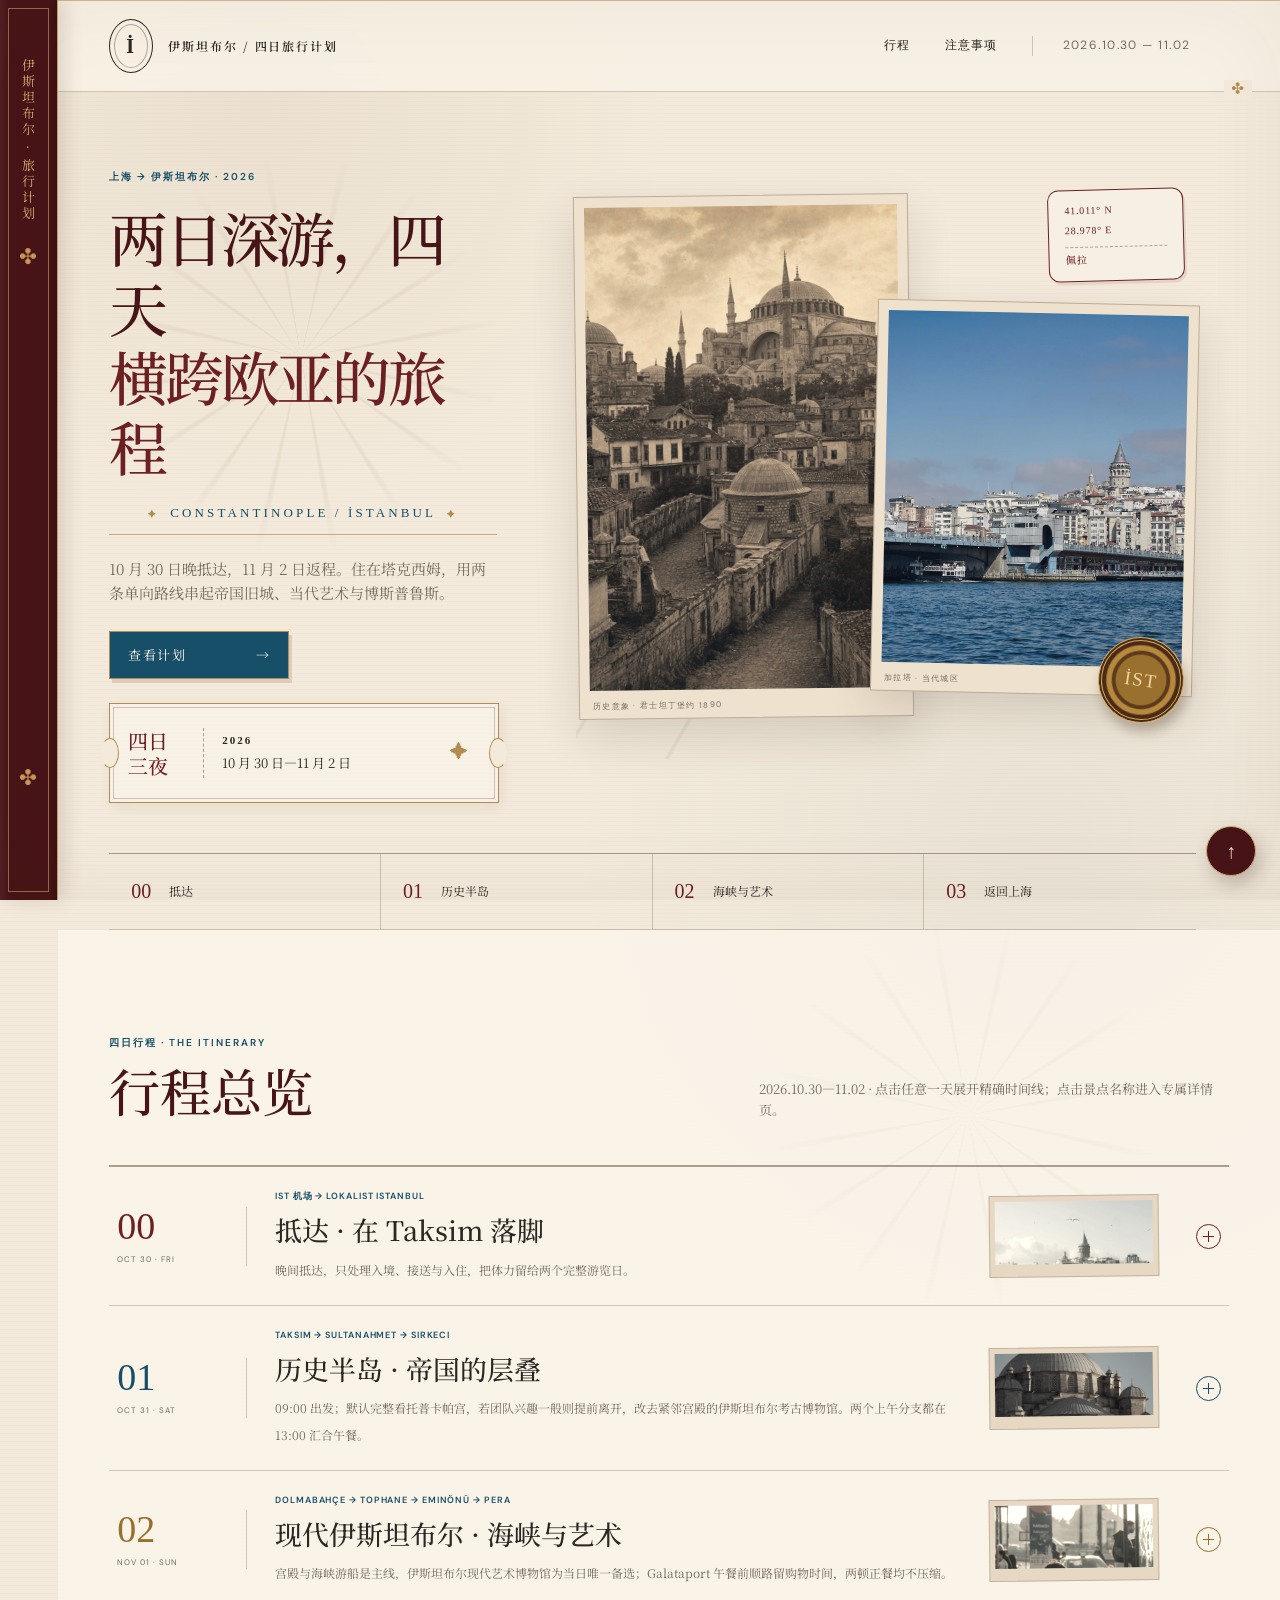
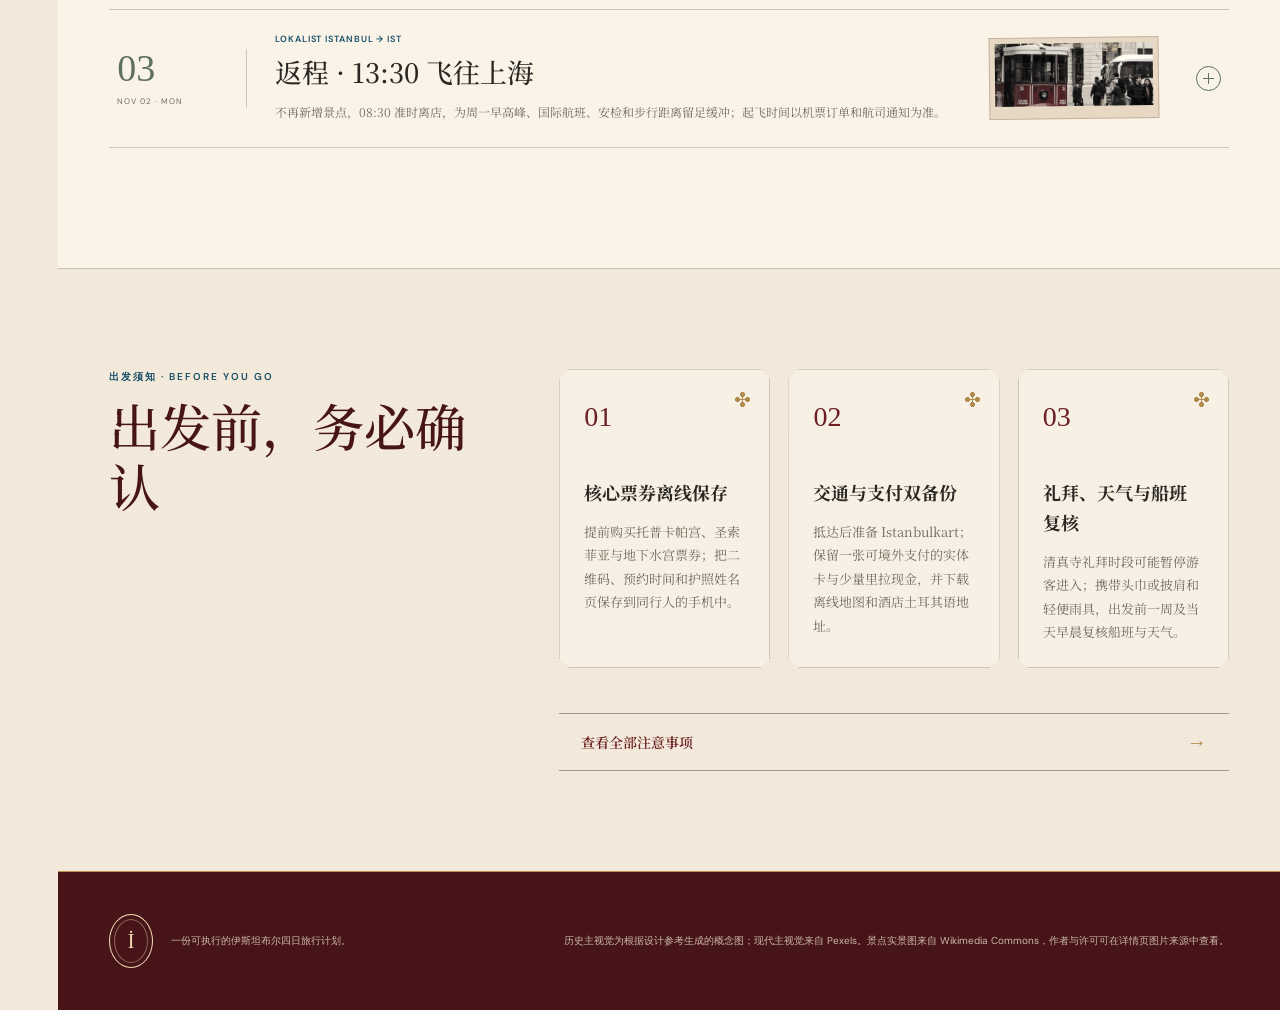
==== commit 62d9d906: "更新行程信息与景点配图" ====
--- a/index.html
+++ b/index.html
@@ -9,8 +9,8 @@
     <link rel="preconnect" href="https://fonts.googleapis.com" />
     <link rel="preconnect" href="https://fonts.gstatic.com" crossorigin />
     <link href="https://fonts.googleapis.com/css2?family=DM+Sans:wght@400;500;600&family=Noto+Serif+SC:wght@400;500;600;700&display=swap" rel="stylesheet" />
-    <link rel="stylesheet" href="styles.css?v=20260720-17" />
-    <script src="data.js?v=20260720-14" defer></script>
+    <link rel="stylesheet" href="styles.css?v=20260720-19" />
+    <script src="data.js?v=20260720-16" defer></script>
     <script src="app.js?v=20260720-12" defer></script>
   </head>
   <body class="home-page" id="top">
@@ -25,7 +25,7 @@
       </a>
       <nav class="top-nav" aria-label="主要导航">
         <a href="#journey">行程</a>
-        <a href="notes.html">注意事项</a>
+        <a href="notes.html?v=20260720-4">注意事项</a>
         <span class="nav-date">2026.10.30 — 11.02</span>
       </nav>
     </header>
@@ -107,7 +107,7 @@
             <p>清真寺礼拜时段可能暂停游客进入；携带头巾或披肩和轻便雨具，出发前一周及当天早晨复核船班与天气。</p>
           </article>
         </div>
-        <a class="notes-more" href="notes.html">
+        <a class="notes-more" href="notes.html?v=20260720-4">
           <span>查看全部注意事项</span>
           <span aria-hidden="true">→</span>
         </a>
--- a/styles.css
+++ b/styles.css
@@ -1040,6 +1040,28 @@
   text-decoration: none;
 }
 .notes-inline-links a:hover { color: var(--oxblood); }
+.attraction-app-list article > span {
+  display: block;
+  color: var(--oxblood);
+  font-size: 8px;
+  font-weight: 600;
+  letter-spacing: .1em;
+  line-height: 1.5;
+}
+.app-store-links {
+  margin-top: 11px;
+  display: flex;
+  flex-wrap: wrap;
+  gap: 7px 15px;
+}
+.app-store-links a {
+  color: var(--blue);
+  font-size: 9px;
+  font-weight: 600;
+  line-height: 1.5;
+  text-decoration: none;
+}
+.app-store-links a:hover { color: var(--oxblood); }
 .notes-chapter aside {
   padding-left: 24px;
   align-self: center;
@@ -1893,6 +1915,26 @@
   font-size: 12px;
 }
 .aside-card li::before { content: "✣"; position: absolute; left: 2px; color: var(--oxblood); font-size: 9px; }
+.attraction-app-guide { margin-top: 17px; }
+.attraction-app-guide::after { content: "APP"; }
+.attraction-app-list article {
+  padding-top: 15px;
+  border-top: 1px dashed var(--line);
+}
+.attraction-app-list h3 {
+  margin: 7px 0 9px;
+  padding-right: 54px;
+  font-family: var(--serif);
+  font-size: 16px;
+  line-height: 1.45;
+}
+.attraction-app-list p {
+  margin: 0;
+  color: var(--muted);
+  font-family: var(--serif);
+  font-size: 11px;
+  line-height: 1.75;
+}
 .data-note { margin: 17px 7px 0; color: var(--muted); font-size: 10px; line-height: 1.7; }
 
 .next-stop {
@@ -2538,6 +2580,7 @@
   .notes-chapter h3 { font-size: 17.5px; }
   .notes-chapter article p { font-size: 14px; }
   .notes-inline-links a { font-size: 12px; }
+  .app-store-links a { font-size: 11px; }
   .notes-chapter aside strong { font-size: 13px; }
   .notes-chapter aside span { font-size: 11.5px; }
   .official-links span { font-size: 10px; }
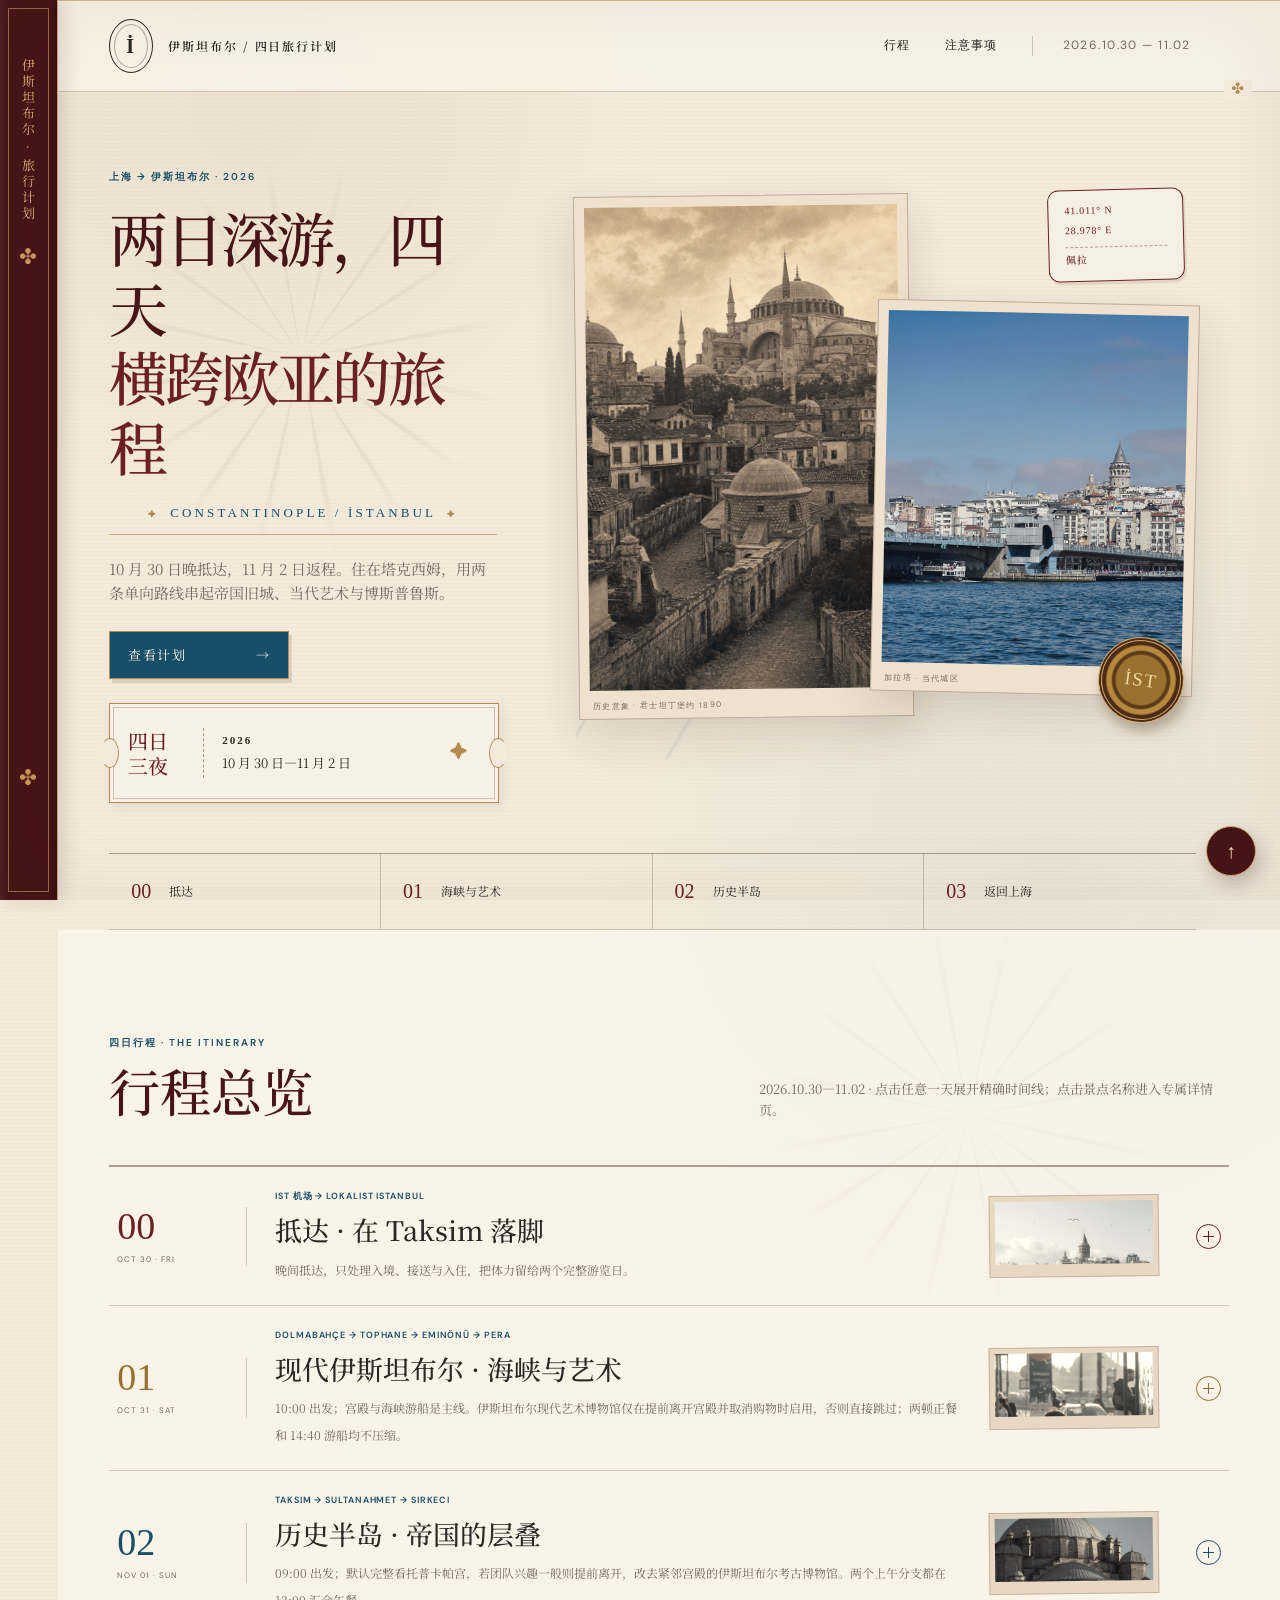
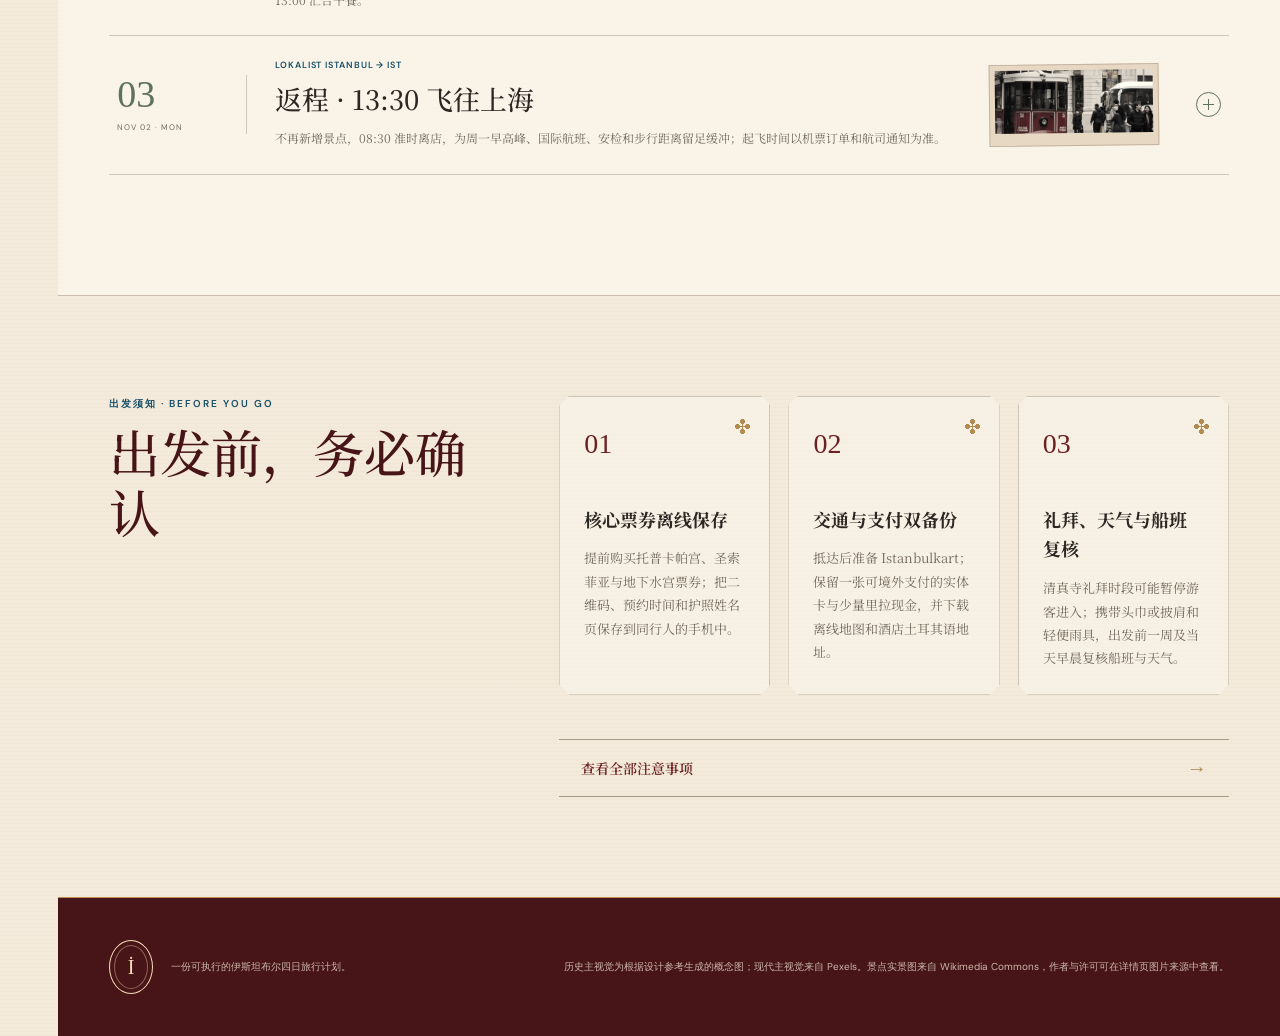
==== commit a170f608: "调整新城与历史古城行程日期" ====
--- a/index.html
+++ b/index.html
@@ -10,7 +10,7 @@
     <link rel="preconnect" href="https://fonts.gstatic.com" crossorigin />
     <link href="https://fonts.googleapis.com/css2?family=DM+Sans:wght@400;500;600&family=Noto+Serif+SC:wght@400;500;600;700&display=swap" rel="stylesheet" />
     <link rel="stylesheet" href="styles.css?v=20260720-19" />
-    <script src="data.js?v=20260720-16" defer></script>
+    <script src="data.js?v=20260721-17" defer></script>
     <script src="app.js?v=20260720-12" defer></script>
   </head>
   <body class="home-page" id="top">
@@ -25,7 +25,7 @@
       </a>
       <nav class="top-nav" aria-label="主要导航">
         <a href="#journey">行程</a>
-        <a href="notes.html?v=20260720-4">注意事项</a>
+        <a href="notes.html?v=20260721-5">注意事项</a>
         <span class="nav-date">2026.10.30 — 11.02</span>
       </nav>
     </header>
@@ -67,8 +67,8 @@
         </div>
         <nav class="hero-day-strip" aria-label="行程速览">
           <a href="#day-0"><b>00</b><span>抵达</span></a>
-          <a href="#day-1"><b>01</b><span>历史半岛</span></a>
-          <a href="#day-2"><b>02</b><span>海峡与艺术</span></a>
+          <a href="#day-1"><b>01</b><span>海峡与艺术</span></a>
+          <a href="#day-2"><b>02</b><span>历史半岛</span></a>
           <a href="#day-3"><b>03</b><span>返回上海</span></a>
         </nav>
       </section>
@@ -107,7 +107,7 @@
             <p>清真寺礼拜时段可能暂停游客进入；携带头巾或披肩和轻便雨具，出发前一周及当天早晨复核船班与天气。</p>
           </article>
         </div>
-        <a class="notes-more" href="notes.html?v=20260720-4">
+        <a class="notes-more" href="notes.html?v=20260721-5">
           <span>查看全部注意事项</span>
           <span aria-hidden="true">→</span>
         </a>
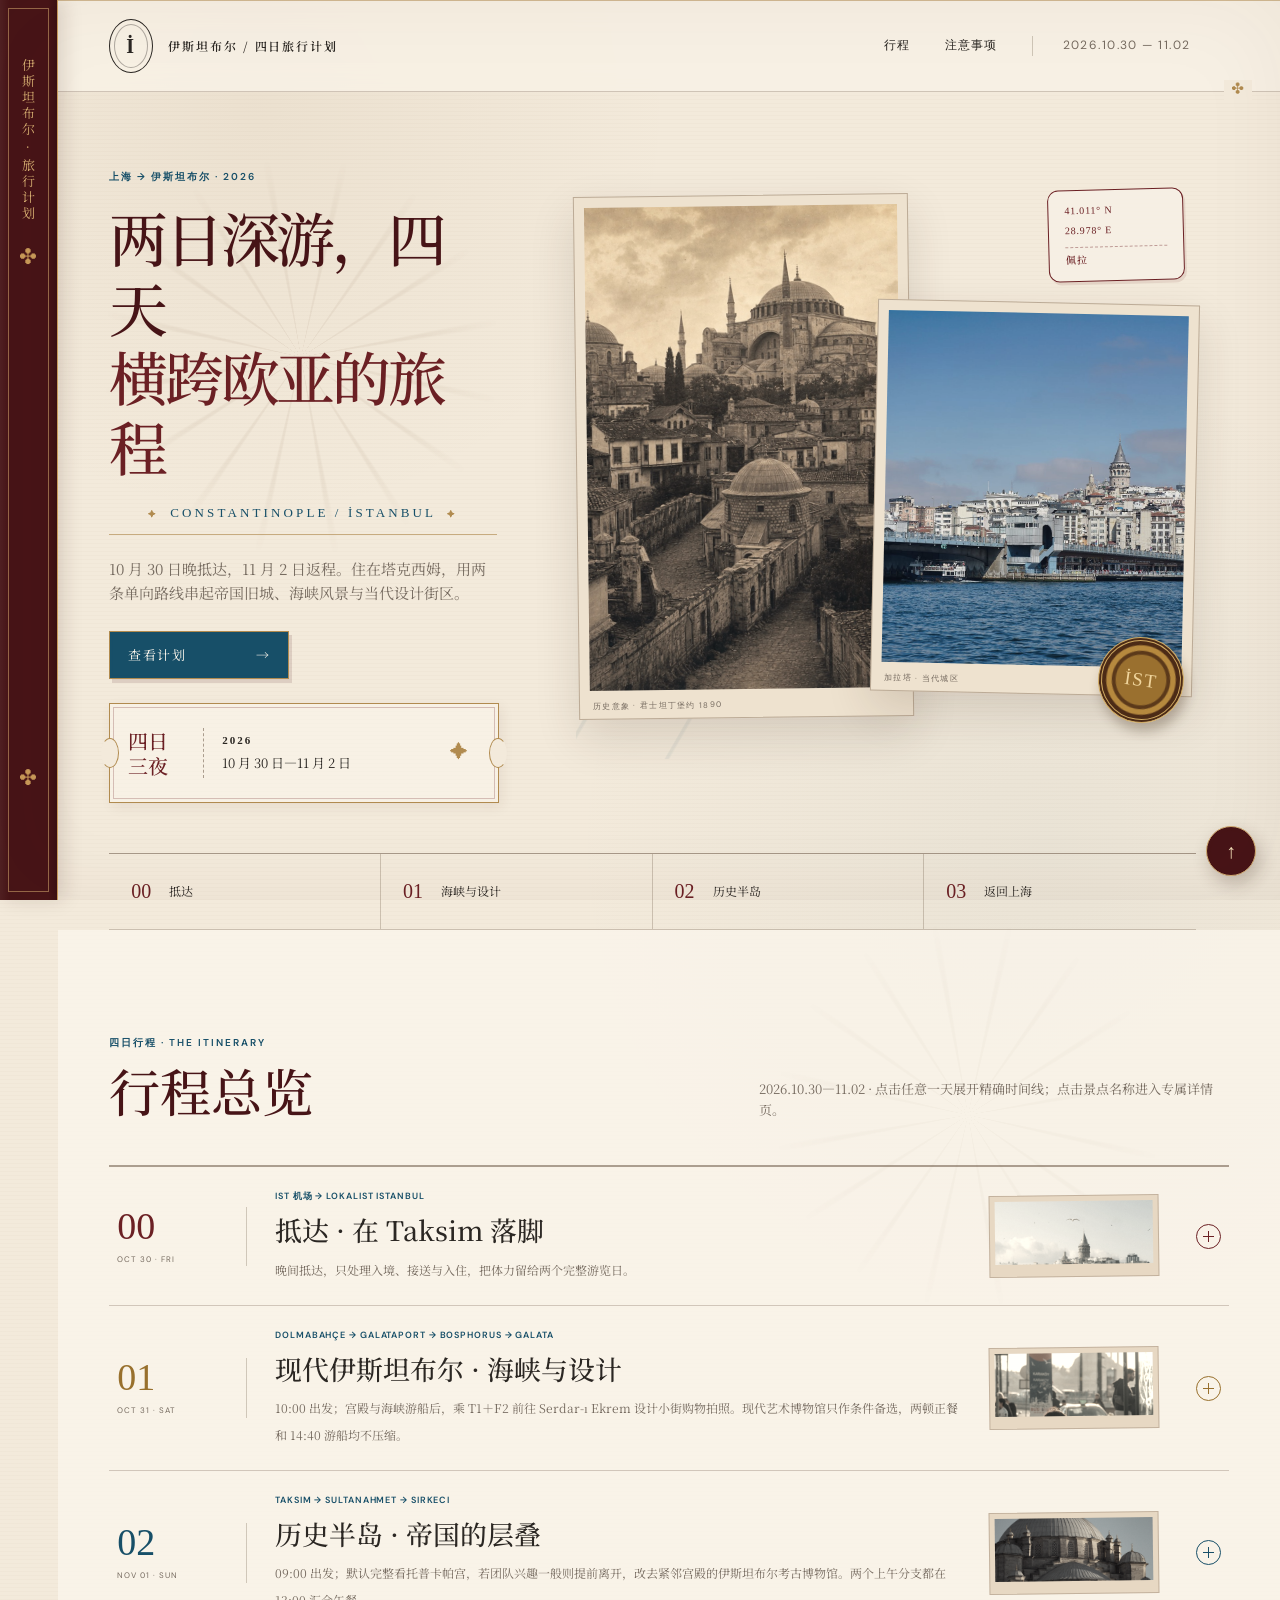
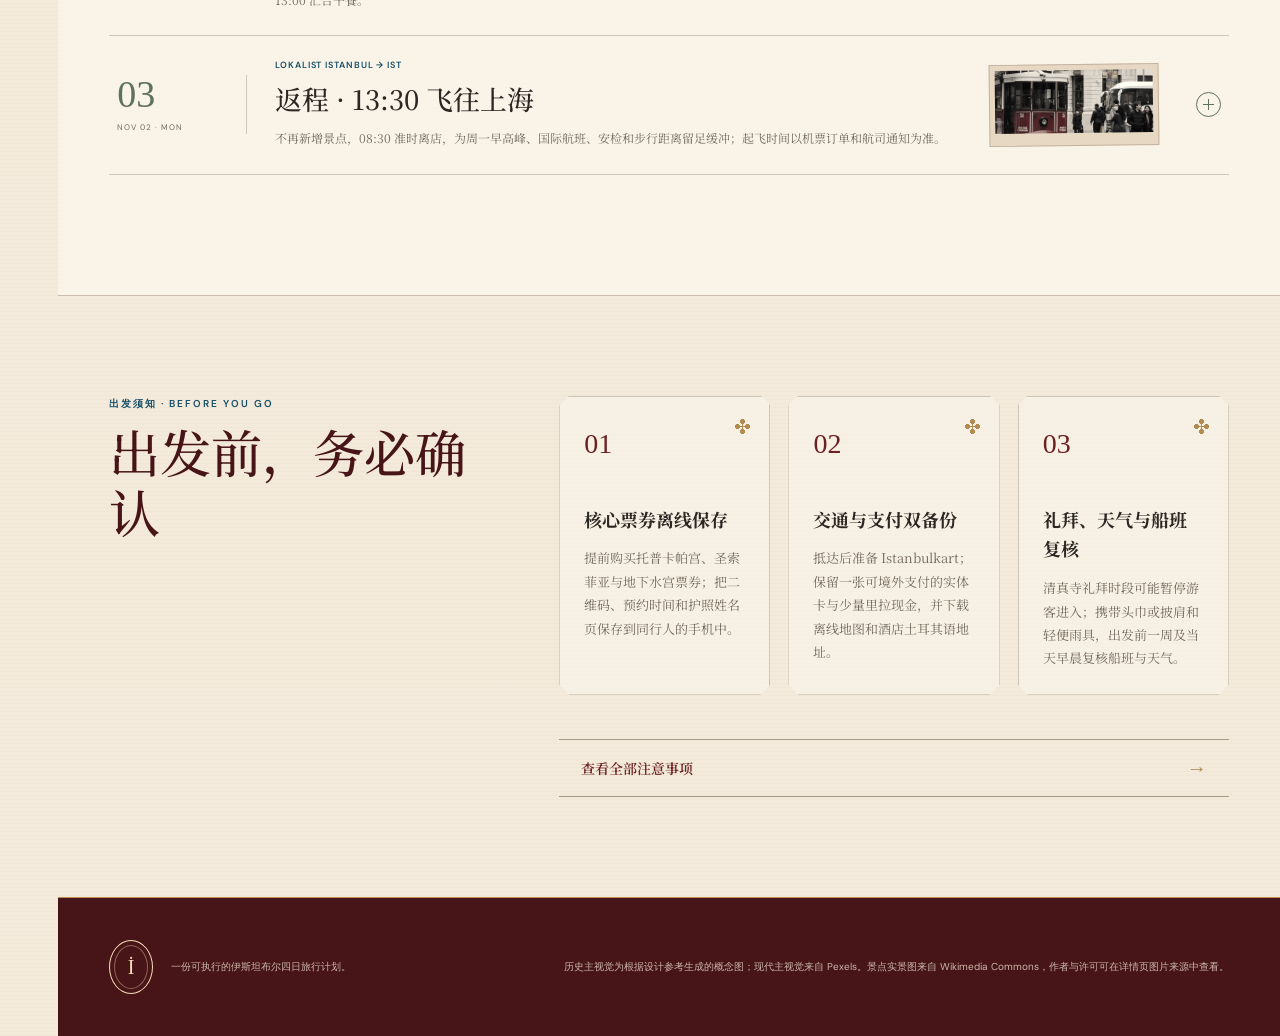
==== commit 93928b23: "调整第一天加拉塔设计街路线" ====
--- a/index.html
+++ b/index.html
@@ -10,7 +10,7 @@
     <link rel="preconnect" href="https://fonts.gstatic.com" crossorigin />
     <link href="https://fonts.googleapis.com/css2?family=DM+Sans:wght@400;500;600&family=Noto+Serif+SC:wght@400;500;600;700&display=swap" rel="stylesheet" />
     <link rel="stylesheet" href="styles.css?v=20260720-19" />
-    <script src="data.js?v=20260721-17" defer></script>
+    <script src="data.js?v=20260723-1" defer></script>
     <script src="app.js?v=20260720-12" defer></script>
   </head>
   <body class="home-page" id="top">
@@ -37,7 +37,7 @@
           <h1 id="hero-title">两日深游，四天<br /><em>横跨欧亚的旅程</em></h1>
           <p class="hero-subtitle">CONSTANTINOPLE / İSTANBUL</p>
           <p class="hero-intro">
-            10 月 30 日晚抵达，11 月 2 日返程。住在塔克西姆，用两条单向路线串起帝国旧城、当代艺术与博斯普鲁斯。
+            10 月 30 日晚抵达，11 月 2 日返程。住在塔克西姆，用两条单向路线串起帝国旧城、海峡风景与当代设计街区。
           </p>
           <a class="primary-link" href="#journey">
             查看计划
@@ -67,7 +67,7 @@
         </div>
         <nav class="hero-day-strip" aria-label="行程速览">
           <a href="#day-0"><b>00</b><span>抵达</span></a>
-          <a href="#day-1"><b>01</b><span>海峡与艺术</span></a>
+          <a href="#day-1"><b>01</b><span>海峡与设计</span></a>
           <a href="#day-2"><b>02</b><span>历史半岛</span></a>
           <a href="#day-3"><b>03</b><span>返回上海</span></a>
         </nav>
